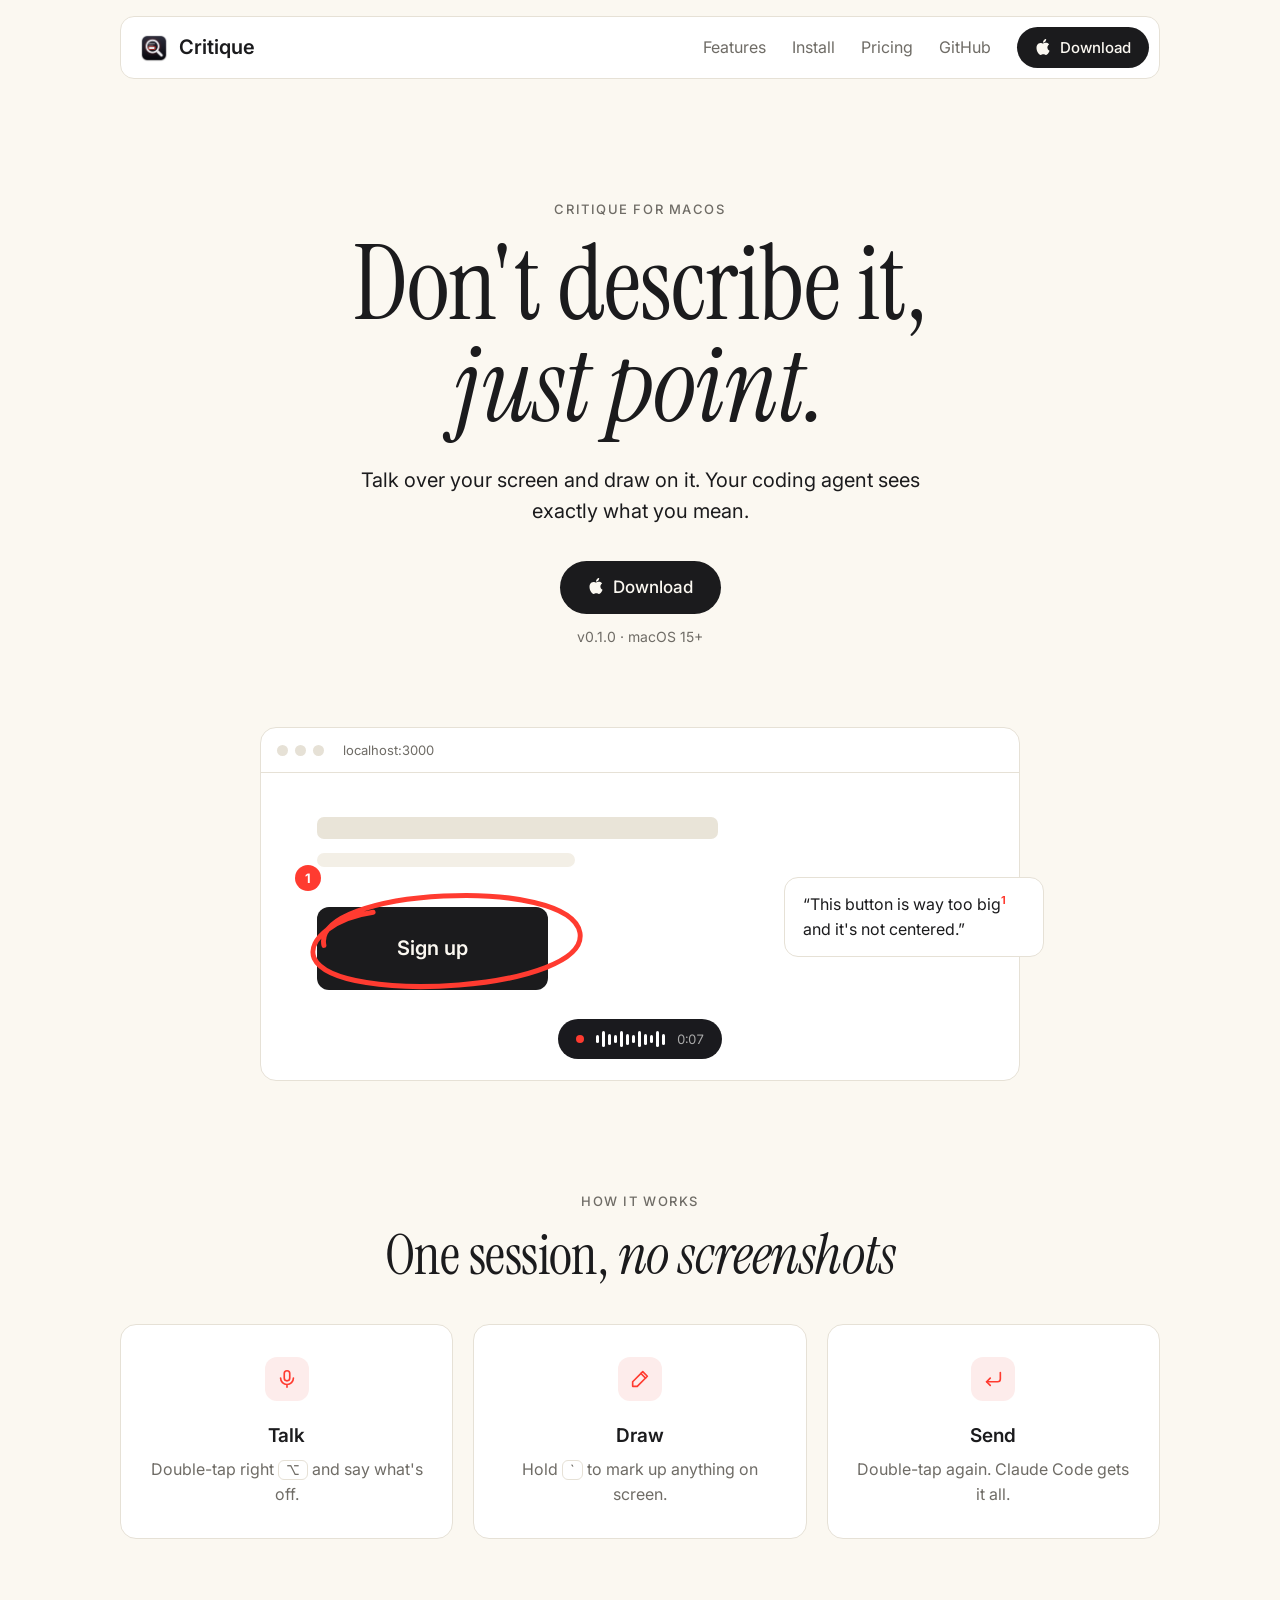
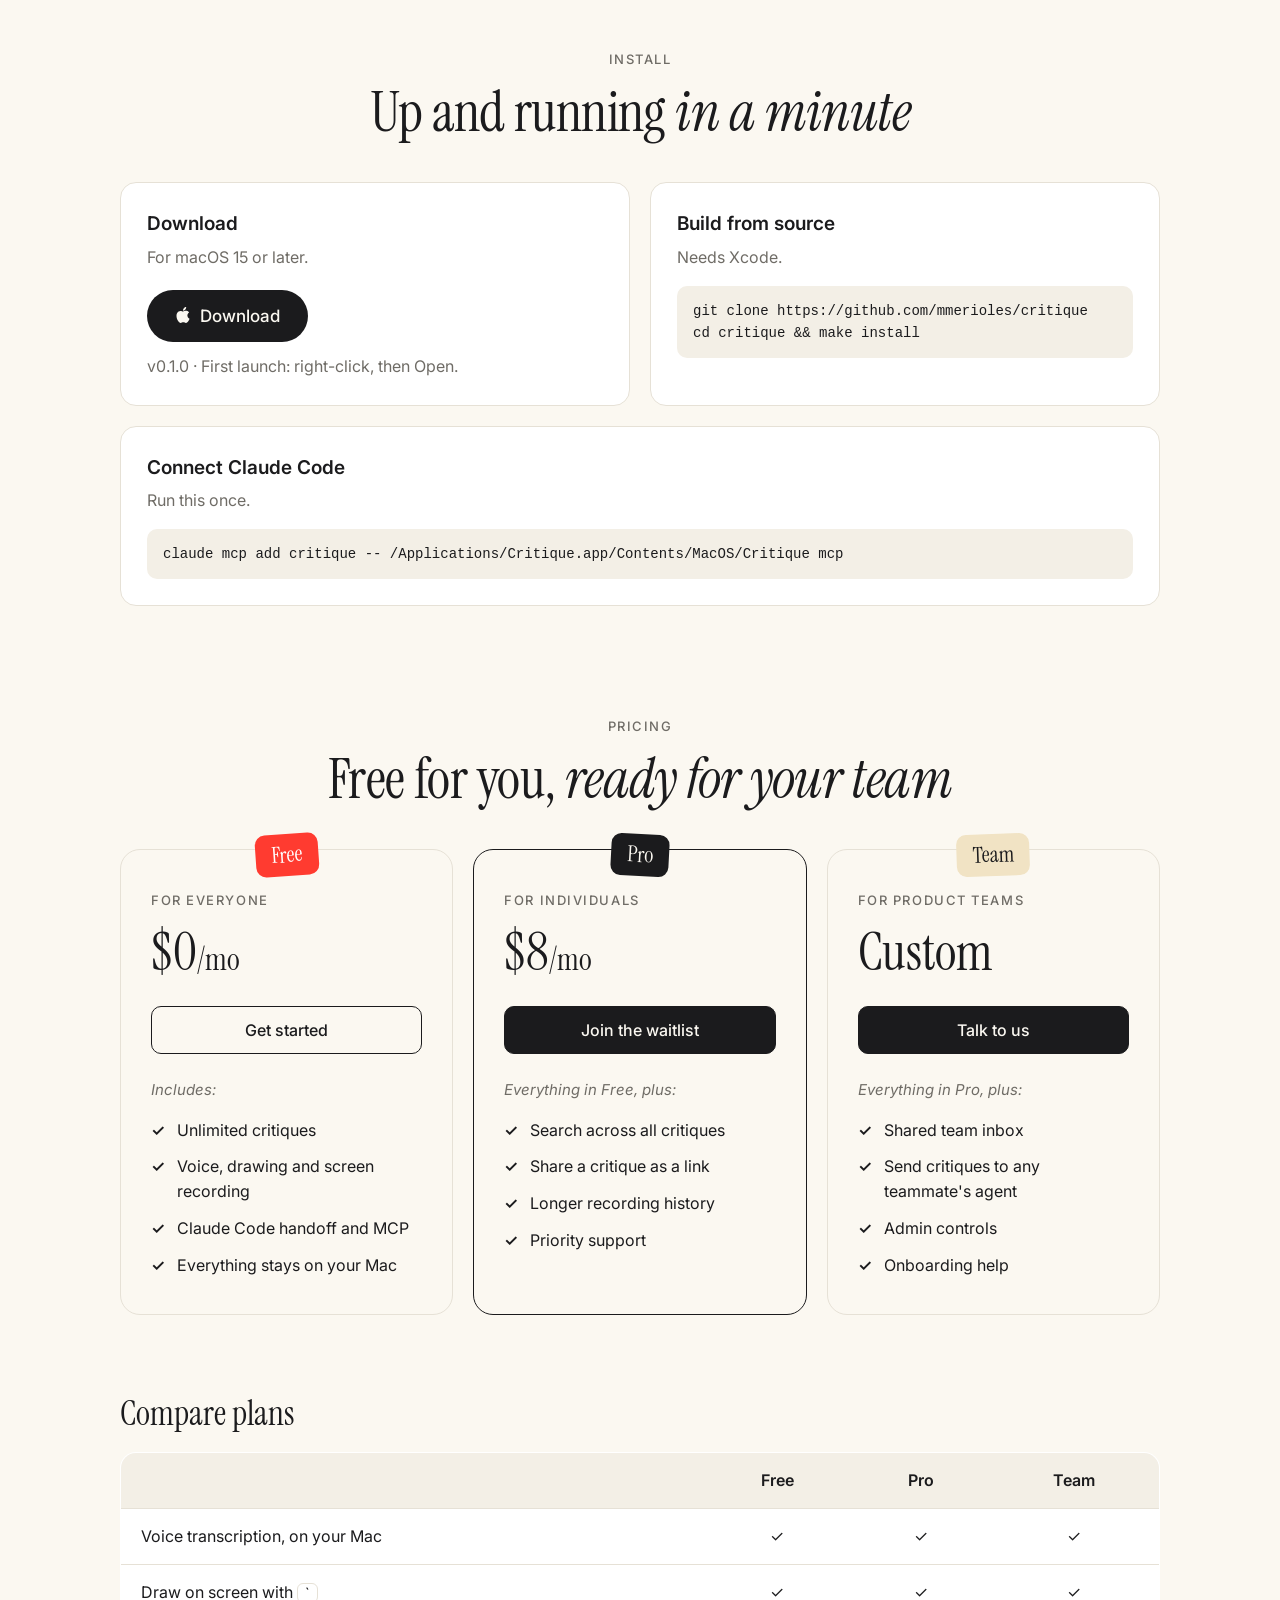
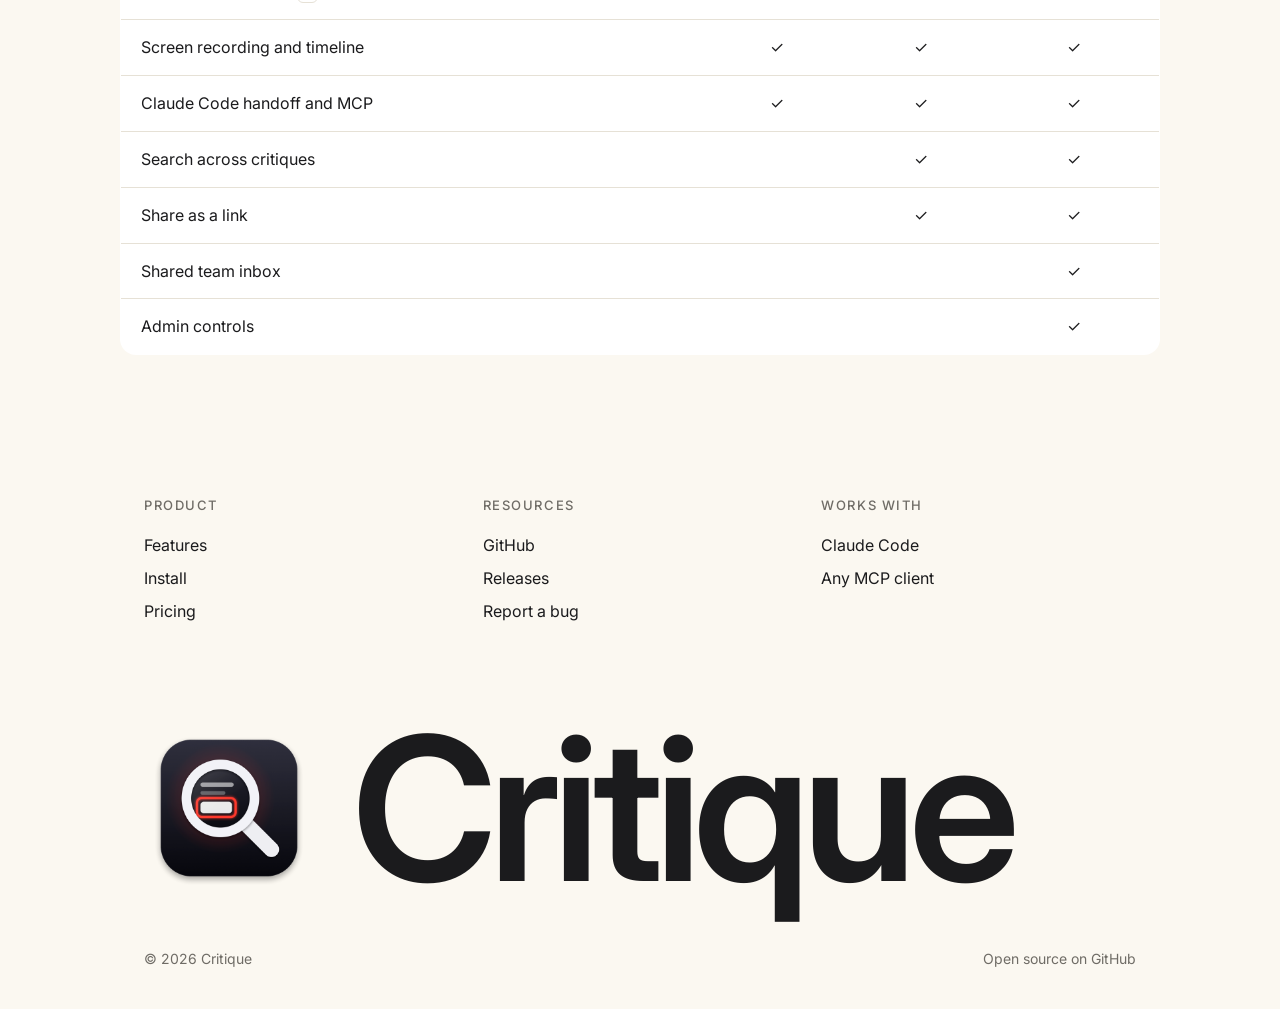
==== site/index.html @ 2d755ad0 "Website: drill-style download button with version, centered sections Also force a fresh stylesheet a" ====
<!doctype html>
<html lang="en">
<head>
  <meta charset="utf-8">
  <meta name="viewport" content="width=device-width, initial-scale=1">
  <title>Critique: show your coding agent what's wrong</title>
  <meta name="description" content="Talk over your screen and draw on it. Critique hands your words, marked-up screenshots and a screen recording to your coding agent.">
  <link rel="icon" href="logo.png">
  <link rel="preconnect" href="https://fonts.googleapis.com">
  <link rel="preconnect" href="https://fonts.gstatic.com" crossorigin>
  <link href="https://fonts.googleapis.com/css2?family=Instrument+Serif:ital@0;1&family=Inter:wght@400;500;600&display=swap" rel="stylesheet">
  <link rel="stylesheet" href="styles.css?v=3">
</head>
<body>

<header class="nav-wrap">
  <nav class="nav">
    <a class="brand" href="#top"><img src="logo.png" alt=""><span>Critique</span></a>
    <div class="nav-links">
      <a href="#features">Features</a>
      <a href="#install">Install</a>
      <a href="#pricing">Pricing</a>
      <a href="https://github.com/mmerioles/critique">GitHub</a>
      <a class="download download-small" href="https://github.com/mmerioles/critique/releases/latest/download/Critique-macOS.zip"><svg class="apple" width="16" height="16" viewBox="0 0 24 24" aria-hidden="true"><path d="M12.152 6.896c-.948 0-2.415-1.078-3.96-1.04-2.04.027-3.91 1.183-4.961 3.014-2.117 3.675-.546 9.103 1.519 12.09 1.013 1.454 2.208 3.09 3.792 3.039 1.52-.065 2.09-.987 3.935-.987 1.831 0 2.35.987 3.96.948 1.637-.026 2.676-1.48 3.676-2.948 1.156-1.688 1.636-3.325 1.662-3.415-.039-.013-3.182-1.221-3.22-4.857-.026-3.04 2.48-4.494 2.597-4.559-1.429-2.09-3.623-2.324-4.39-2.376-2-.156-3.675 1.09-4.61 1.09zM15.53 3.83c.843-1.012 1.4-2.427 1.245-3.83-1.207.052-2.662.805-3.532 1.818-.78.896-1.454 2.338-1.273 3.714 1.338.104 2.715-.688 3.559-1.701"/></svg>Download</a>
    </div>
  </nav>
</header>

<main id="top">

  <!-- Hero -->
  <section class="hero">
    <p class="eyebrow">Critique for macOS</p>
    <h1>Don't describe it,<br><em>just point.</em></h1>
    <p class="lede">Talk over your screen and draw on it. Your coding agent sees exactly what you mean.</p>
    <a class="download" href="https://github.com/mmerioles/critique/releases/latest/download/Critique-macOS.zip"><svg class="apple" width="16" height="16" viewBox="0 0 24 24" aria-hidden="true"><path d="M12.152 6.896c-.948 0-2.415-1.078-3.96-1.04-2.04.027-3.91 1.183-4.961 3.014-2.117 3.675-.546 9.103 1.519 12.09 1.013 1.454 2.208 3.09 3.792 3.039 1.52-.065 2.09-.987 3.935-.987 1.831 0 2.35.987 3.96.948 1.637-.026 2.676-1.48 3.676-2.948 1.156-1.688 1.636-3.325 1.662-3.415-.039-.013-3.182-1.221-3.22-4.857-.026-3.04 2.48-4.494 2.597-4.559-1.429-2.09-3.623-2.324-4.39-2.376-2-.156-3.675 1.09-4.61 1.09zM15.53 3.83c.843-1.012 1.4-2.427 1.245-3.83-1.207.052-2.662.805-3.532 1.818-.78.896-1.454 2.338-1.273 3.714 1.338.104 2.715-.688 3.559-1.701"/></svg>Download</a>
    <p class="version">v0.1.0 · macOS 15+</p>

    <!-- A flat illustration of a critique in progress -->
    <div class="demo" aria-hidden="true">
      <div class="window">
        <div class="window-bar"><i></i><i></i><i></i><span>localhost:3000</span></div>
        <div class="window-body">
          <div class="mock-line wide"></div>
          <div class="mock-line"></div>
          <div class="mock-button">Sign up</div>
          <svg class="stroke" viewBox="0 0 260 110" preserveAspectRatio="none">
            <path d="M30 60 C 20 15, 230 5, 238 50 C 246 95, 40 108, 22 70 C 16 55, 40 38, 70 34"/>
          </svg>
          <span class="badge">1</span>
        </div>
      </div>
      <div class="caption">“This button is way too big<sup>1</sup> and it's not centered.”</div>
      <div class="pill">
        <span class="dot"></span>
        <span class="wave"><i></i><i></i><i></i><i></i><i></i><i></i><i></i><i></i><i></i><i></i><i></i><i></i></span>
        <span class="time">0:07</span>
      </div>
    </div>
  </section>

  <!-- How it works -->
  <section id="features" class="section">
    <p class="eyebrow">How it works</p>
    <h2>One session, <em>no screenshots</em></h2>
    <div class="grid three">
      <article class="card">
        <div class="icon"><svg width="22" height="22" viewBox="0 0 24 24"><rect x="9" y="3" width="6" height="11" rx="3"/><path d="M5 11a7 7 0 0 0 14 0M12 18v3"/></svg></div>
        <h3>Talk</h3>
        <p>Double-tap right <kbd>⌥</kbd> and say what's off.</p>
      </article>
      <article class="card">
        <div class="icon"><svg width="22" height="22" viewBox="0 0 24 24"><path d="M15 4l5 5L9 20H4v-5z"/><path d="M13 6l5 5"/></svg></div>
        <h3>Draw</h3>
        <p>Hold <kbd>`</kbd> to mark up anything on screen.</p>
      </article>
      <article class="card">
        <div class="icon"><svg width="22" height="22" viewBox="0 0 24 24"><path d="M20 5v7a3 3 0 0 1-3 3H5"/><path d="M9 11l-4 4 4 4"/></svg></div>
        <h3>Send</h3>
        <p>Double-tap again. Claude Code gets it all.</p>
      </article>
    </div>
  </section>

  <!-- Install -->
  <section id="install" class="section">
    <p class="eyebrow">Install</p>
    <h2>Up and running <em>in a minute</em></h2>
    <div class="grid two">
      <article class="card">
        <h3>Download</h3>
        <p>For macOS 15 or later.</p>
        <a class="download" href="https://github.com/mmerioles/critique/releases/latest/download/Critique-macOS.zip"><svg class="apple" width="16" height="16" viewBox="0 0 24 24" aria-hidden="true"><path d="M12.152 6.896c-.948 0-2.415-1.078-3.96-1.04-2.04.027-3.91 1.183-4.961 3.014-2.117 3.675-.546 9.103 1.519 12.09 1.013 1.454 2.208 3.09 3.792 3.039 1.52-.065 2.09-.987 3.935-.987 1.831 0 2.35.987 3.96.948 1.637-.026 2.676-1.48 3.676-2.948 1.156-1.688 1.636-3.325 1.662-3.415-.039-.013-3.182-1.221-3.22-4.857-.026-3.04 2.48-4.494 2.597-4.559-1.429-2.09-3.623-2.324-4.39-2.376-2-.156-3.675 1.09-4.61 1.09zM15.53 3.83c.843-1.012 1.4-2.427 1.245-3.83-1.207.052-2.662.805-3.532 1.818-.78.896-1.454 2.338-1.273 3.714 1.338.104 2.715-.688 3.559-1.701"/></svg>Download</a>
        <p class="version">v0.1.0 · First launch: right-click, then Open.</p>
      </article>
      <article class="card">
        <h3>Build from source</h3>
        <p>Needs Xcode.</p>
<pre><code>git clone https://github.com/mmerioles/critique
cd critique && make install</code></pre>
      </article>
    </div>
    <div class="card connect">
      <div>
        <h3>Connect Claude Code</h3>
        <p>Run this once.</p>
      </div>
<pre><code>claude mcp add critique -- /Applications/Critique.app/Contents/MacOS/Critique mcp</code></pre>
    </div>
  </section>

  <!-- Pricing -->
  <section id="pricing" class="section">
    <p class="eyebrow">Pricing</p>
    <h2>Free for you, <em>ready for your team</em></h2>
    <div class="grid three pricing">
      <article class="plan">
        <span class="tag tag-red">Free</span>
        <p class="eyebrow">For everyone</p>
        <p class="price">$0<span>/mo</span></p>
        <a class="button button-outline" href="#install">Get started</a>
        <p class="includes">Includes:</p>
        <ul>
          <li>Unlimited critiques</li>
          <li>Voice, drawing and screen recording</li>
          <li>Claude Code handoff and MCP</li>
          <li>Everything stays on your Mac</li>
        </ul>
      </article>
      <article class="plan plan-featured">
        <span class="tag tag-dark">Pro</span>
        <p class="eyebrow">For individuals</p>
        <p class="price">$8<span>/mo</span></p>
        <a class="button button-dark" href="#install">Join the waitlist</a>
        <p class="includes">Everything in Free, plus:</p>
        <ul>
          <li>Search across all critiques</li>
          <li>Share a critique as a link</li>
          <li>Longer recording history</li>
          <li>Priority support</li>
        </ul>
      </article>
      <article class="plan">
        <span class="tag tag-cream">Team</span>
        <p class="eyebrow">For product teams</p>
        <p class="price">Custom</p>
        <a class="button button-dark" href="https://github.com/mmerioles/critique/issues">Talk to us</a>
        <p class="includes">Everything in Pro, plus:</p>
        <ul>
          <li>Shared team inbox</li>
          <li>Send critiques to any teammate's agent</li>
          <li>Admin controls</li>
          <li>Onboarding help</li>
        </ul>
      </article>
    </div>

    <h3 class="compare-title">Compare plans</h3>
    <div class="table-wrap">
      <table class="compare">
        <thead><tr><th></th><th>Free</th><th>Pro</th><th>Team</th></tr></thead>
        <tbody>
          <tr><td>Voice transcription, on your Mac</td><td>✓</td><td>✓</td><td>✓</td></tr>
          <tr><td>Draw on screen with <kbd>`</kbd></td><td>✓</td><td>✓</td><td>✓</td></tr>
          <tr><td>Screen recording and timeline</td><td>✓</td><td>✓</td><td>✓</td></tr>
          <tr><td>Claude Code handoff and MCP</td><td>✓</td><td>✓</td><td>✓</td></tr>
          <tr><td>Search across critiques</td><td></td><td>✓</td><td>✓</td></tr>
          <tr><td>Share as a link</td><td></td><td>✓</td><td>✓</td></tr>
          <tr><td>Shared team inbox</td><td></td><td></td><td>✓</td></tr>
          <tr><td>Admin controls</td><td></td><td></td><td>✓</td></tr>
        </tbody>
      </table>
    </div>
  </section>

</main>

<footer class="footer">
  <div class="footer-cols">
    <div>
      <p class="eyebrow">Product</p>
      <a href="#features">Features</a>
      <a href="#install">Install</a>
      <a href="#pricing">Pricing</a>
    </div>
    <div>
      <p class="eyebrow">Resources</p>
      <a href="https://github.com/mmerioles/critique">GitHub</a>
      <a href="https://github.com/mmerioles/critique/releases">Releases</a>
      <a href="https://github.com/mmerioles/critique/issues">Report a bug</a>
    </div>
    <div>
      <p class="eyebrow">Works with</p>
      <a href="https://claude.com/claude-code">Claude Code</a>
      <a href="https://modelcontextprotocol.io">Any MCP client</a>
    </div>
  </div>
  <div class="wordmark"><img src="logo.png" alt=""><span>Critique</span></div>
  <div class="footer-bottom">
    <span>© 2026 Critique</span>
    <a href="https://github.com/mmerioles/critique">Open source on GitHub</a>
  </div>
</footer>

</body>
</html>
---- site/styles.css ----
/* Critique — flat, warm, simple. No scroll animations. */
:root {
  --cream: #fbf8f1;
  --paper: #ffffff;
  --ink: #1b1b1d;
  --muted: #6f6c66;
  --line: #e6e1d6;
  --soft: #f3efe6;
  --red: #ff3b30;
  --dark: #1a1a1e;
  --serif: "Instrument Serif", Georgia, serif;
  --sans: "Inter", -apple-system, BlinkMacSystemFont, sans-serif;
}

* { box-sizing: border-box; }
html { scroll-behavior: auto; }
body {
  margin: 0;
  background: var(--cream);
  color: var(--ink);
  font: 400 17px/1.55 var(--sans);
  -webkit-font-smoothing: antialiased;
}
a { color: inherit; text-decoration: none; }
h1, h2 { font-family: var(--serif); font-weight: 400; letter-spacing: -0.01em; margin: 0; }
h1 { font-size: clamp(56px, 9vw, 104px); line-height: 0.98; }
h2 { font-size: clamp(38px, 5vw, 56px); line-height: 1.05; margin-bottom: 40px; }
h3 { font-size: 19px; font-weight: 600; margin: 0 0 6px; }
em { font-style: italic; }
p { margin: 0; }
kbd {
  font: 500 0.85em var(--sans);
  padding: 1px 7px;
  border: 1px solid var(--line);
  border-radius: 6px;
  background: var(--paper);
}
code, pre { font: 14px/1.6 ui-monospace, SFMono-Regular, Menlo, monospace; }
pre {
  margin: 16px 0 0;
  padding: 14px 16px;
  background: var(--soft);
  border-radius: 10px;
  overflow-x: auto;
  white-space: pre;
}

.eyebrow {
  font-size: 13px;
  font-weight: 500;
  letter-spacing: 0.12em;
  text-transform: uppercase;
  color: var(--muted);
  margin-bottom: 14px;
}
.fine { font-size: 14px; color: var(--muted); margin-top: 14px; }

/* Buttons */
.button {
  display: inline-flex;
  align-items: center;
  gap: 8px;
  padding: 11px 20px;
  border-radius: 10px;
  font-weight: 500;
  font-size: 16px;
  border: 1.5px solid var(--ink);
}
.button-dark { background: var(--ink); color: var(--cream); }
.button-dark:hover { background: #000; }
.button-outline { background: transparent; }
.button-outline:hover { background: var(--soft); }
/* Download: one simple pill with the Apple logo, version underneath */
.download {
  display: inline-flex; align-items: center; gap: 9px;
  margin-top: 34px;
  padding: 13px 28px;
  border-radius: 999px;
  background: var(--ink); color: var(--cream);
  font-size: 17px; font-weight: 500;
}
.download:hover { background: #000; }
.download .apple { width: 16px; height: 16px; }
.download-small { margin: 0; padding: 9px 18px; font-size: 15px; }
.card .download { margin-top: 20px; }
.version { margin-top: 12px; font-size: 14px; color: var(--muted); }

/* Nav */
.nav-wrap { position: sticky; top: 16px; z-index: 10; padding: 0 16px; }
.nav {
  max-width: 1040px;
  margin: 16px auto 0;
  display: flex;
  align-items: center;
  justify-content: space-between;
  padding: 10px 10px 10px 18px;
  background: var(--paper);
  border: 1px solid var(--line);
  border-radius: 14px;
}
.brand { display: flex; align-items: center; gap: 10px; font-weight: 600; font-size: 20px; }
.brand img { width: 30px; height: 30px; }
.nav-links { display: flex; align-items: center; gap: 26px; color: var(--muted); font-size: 16px; }
.nav-links a:not(.button):hover { color: var(--ink); }
.nav-links .button { padding: 9px 16px; font-size: 15px; }

/* Layout */
main { padding: 0 24px; }
.section { max-width: 1040px; margin: 0 auto; padding: 110px 0 0; }
.section > .eyebrow, .section > h2 { text-align: center; }
#features .card { text-align: center; padding: 32px 26px; }
#features .icon { margin-left: auto; margin-right: auto; }
.grid { display: grid; gap: 20px; }
.grid.two { grid-template-columns: repeat(2, 1fr); }
.grid.three { grid-template-columns: repeat(3, 1fr); }
.card {
  background: var(--paper);
  border: 1px solid var(--line);
  border-radius: 16px;
  padding: 26px;
}
.card p { color: var(--muted); font-size: 16px; }
.card .button { margin-top: 20px; }
.icon {
  display: flex; align-items: center; justify-content: center;
  width: 44px; height: 44px; margin-bottom: 20px;
  border-radius: 12px; background: #fdeceb;
}
.icon svg {
  width: 22px; height: 22px;
  fill: none; stroke: var(--red); stroke-width: 1.8; stroke-linecap: round; stroke-linejoin: round;
}
.apple { flex: none; fill: currentColor; margin-top: -2px; }

/* Hero */
.hero { max-width: 1040px; margin: 0 auto; padding: 120px 0 0; text-align: center; }
.hero .lede { max-width: 560px; margin: 28px auto 0; font-size: 20px; }

.demo { position: relative; max-width: 760px; margin: 80px auto 0; }
.window {
  background: var(--paper);
  border: 1px solid var(--line);
  border-radius: 16px;
  overflow: hidden;
  text-align: left;
}
.window-bar {
  display: flex; align-items: center; gap: 7px;
  padding: 12px 16px;
  border-bottom: 1px solid var(--line);
  font-size: 13px; color: var(--muted);
}
.window-bar i { width: 11px; height: 11px; border-radius: 50%; background: var(--line); }
.window-bar span { margin-left: 12px; }
.window-body { position: relative; padding: 44px 56px 90px; }
.mock-line { height: 14px; width: 40%; border-radius: 7px; background: var(--soft); margin-bottom: 14px; }
.mock-line.wide { width: 62%; height: 22px; background: #e9e4d8; }
.mock-button {
  display: inline-block;
  margin-top: 26px;
  padding: 26px 80px;
  border-radius: 12px;
  background: var(--ink);
  color: var(--cream);
  font-weight: 600;
  font-size: 20px;
}
.stroke {
  position: absolute;
  left: 26px; top: 96px;
  width: 320px; height: 140px;
  overflow: visible;
}
.stroke path { fill: none; stroke: var(--red); stroke-width: 4; stroke-linecap: round; stroke-linejoin: round; }
.badge {
  position: absolute; left: 34px; top: 92px;
  width: 26px; height: 26px; border-radius: 50%;
  background: var(--red); color: #fff;
  font: 700 13px/26px var(--sans); text-align: center;
}
.caption {
  position: absolute; right: -24px; top: 150px;
  max-width: 260px;
  padding: 14px 18px;
  background: var(--paper);
  border: 1px solid var(--line);
  border-radius: 14px;
  font-size: 16px; text-align: left;
}
.caption sup { color: var(--red); font-weight: 700; font-size: 11px; }
.pill {
  position: absolute; left: 50%; bottom: 22px; transform: translateX(-50%);
  display: flex; align-items: center; gap: 12px;
  padding: 10px 18px;
  background: var(--dark); color: #fff;
  border-radius: 999px;
}
.pill .dot { width: 8px; height: 8px; border-radius: 50%; background: var(--red); }
.pill .wave { display: flex; align-items: center; gap: 3px; height: 20px; }
.pill .wave i { width: 3px; border-radius: 2px; background: #fff; }
.pill .wave i:nth-child(3n+1) { height: 8px; }
.pill .wave i:nth-child(3n+2) { height: 16px; }
.pill .wave i:nth-child(3n) { height: 11px; }
.pill .time { font-size: 13px; color: #aaa; font-variant-numeric: tabular-nums; }

/* Install */
.connect { margin-top: 20px; }
.connect pre { white-space: pre-wrap; word-break: break-all; }

/* Pricing */
.pricing { align-items: stretch; }
.plan {
  position: relative;
  background: transparent;
  border: 1.5px solid var(--line);
  border-radius: 20px;
  padding: 40px 30px 30px;
}
.plan-featured { border-color: var(--ink); }
.tag {
  position: absolute; top: -16px; left: 50%;
  transform: translateX(-50%) rotate(-4deg);
  padding: 4px 16px; border-radius: 10px;
  font-family: var(--serif); font-size: 22px;
}
.tag-red { background: var(--red); color: #fff; }
.tag-dark { background: var(--ink); color: var(--cream); transform: translateX(-50%) rotate(3deg); }
.tag-cream { background: #f1e3c4; color: var(--ink); transform: translateX(-50%) rotate(-2deg); }
.price { font: 400 52px/1.1 var(--serif); margin: 4px 0 24px; }
.price span { font-size: 0.6em; }
.plan .button { width: 100%; justify-content: center; }
.includes { font-style: italic; color: var(--muted); font-size: 15px; margin: 24px 0 10px; }
.plan ul { list-style: none; padding: 0; margin: 0; }
.plan li { padding: 6px 0 6px 26px; position: relative; font-size: 16px; }
.plan li::before { content: "✓"; position: absolute; left: 0; font-weight: 600; }

.compare-title { font: 400 34px/1.1 var(--serif); margin: 80px 0 20px; }
.table-wrap { overflow-x: auto; }
.compare { width: 100%; border-collapse: collapse; background: var(--paper); border: 1px solid var(--line); border-radius: 16px; overflow: hidden; }
.compare th, .compare td { padding: 15px 20px; text-align: center; border-bottom: 1px solid var(--line); font-size: 16px; }
.compare th { font-weight: 600; background: var(--soft); }
.compare td:first-child, .compare th:first-child { text-align: left; }
.compare tr:last-child td { border-bottom: 0; }

/* Footer */
.footer { max-width: 1040px; margin: 140px auto 0; padding: 0 24px 40px; }
.footer-cols { display: grid; grid-template-columns: repeat(3, 1fr); gap: 24px; }
.footer-cols a { display: block; padding: 4px 0; font-size: 16px; }
.footer-cols a:hover { color: var(--muted); }
.wordmark { display: flex; align-items: center; gap: 3vw; margin: 80px 0 40px; }
.wordmark img { width: clamp(90px, 14vw, 170px); }
.wordmark span { font: 600 clamp(80px, 16vw, 200px)/1 var(--sans); letter-spacing: -0.04em; }
.footer-bottom { display: flex; justify-content: space-between; color: var(--muted); font-size: 14px; }

/* Small screens */
@media (max-width: 860px) {
  .grid.three, .grid.two, .footer-cols { grid-template-columns: 1fr; }
  .nav-links a:not(.button) { display: none; }
  .caption { position: static; margin: 16px auto 0; }
  .window-body { padding: 30px 24px 90px; }
  .mock-button { padding: 20px 40px; }
  .pricing { gap: 40px; }
}
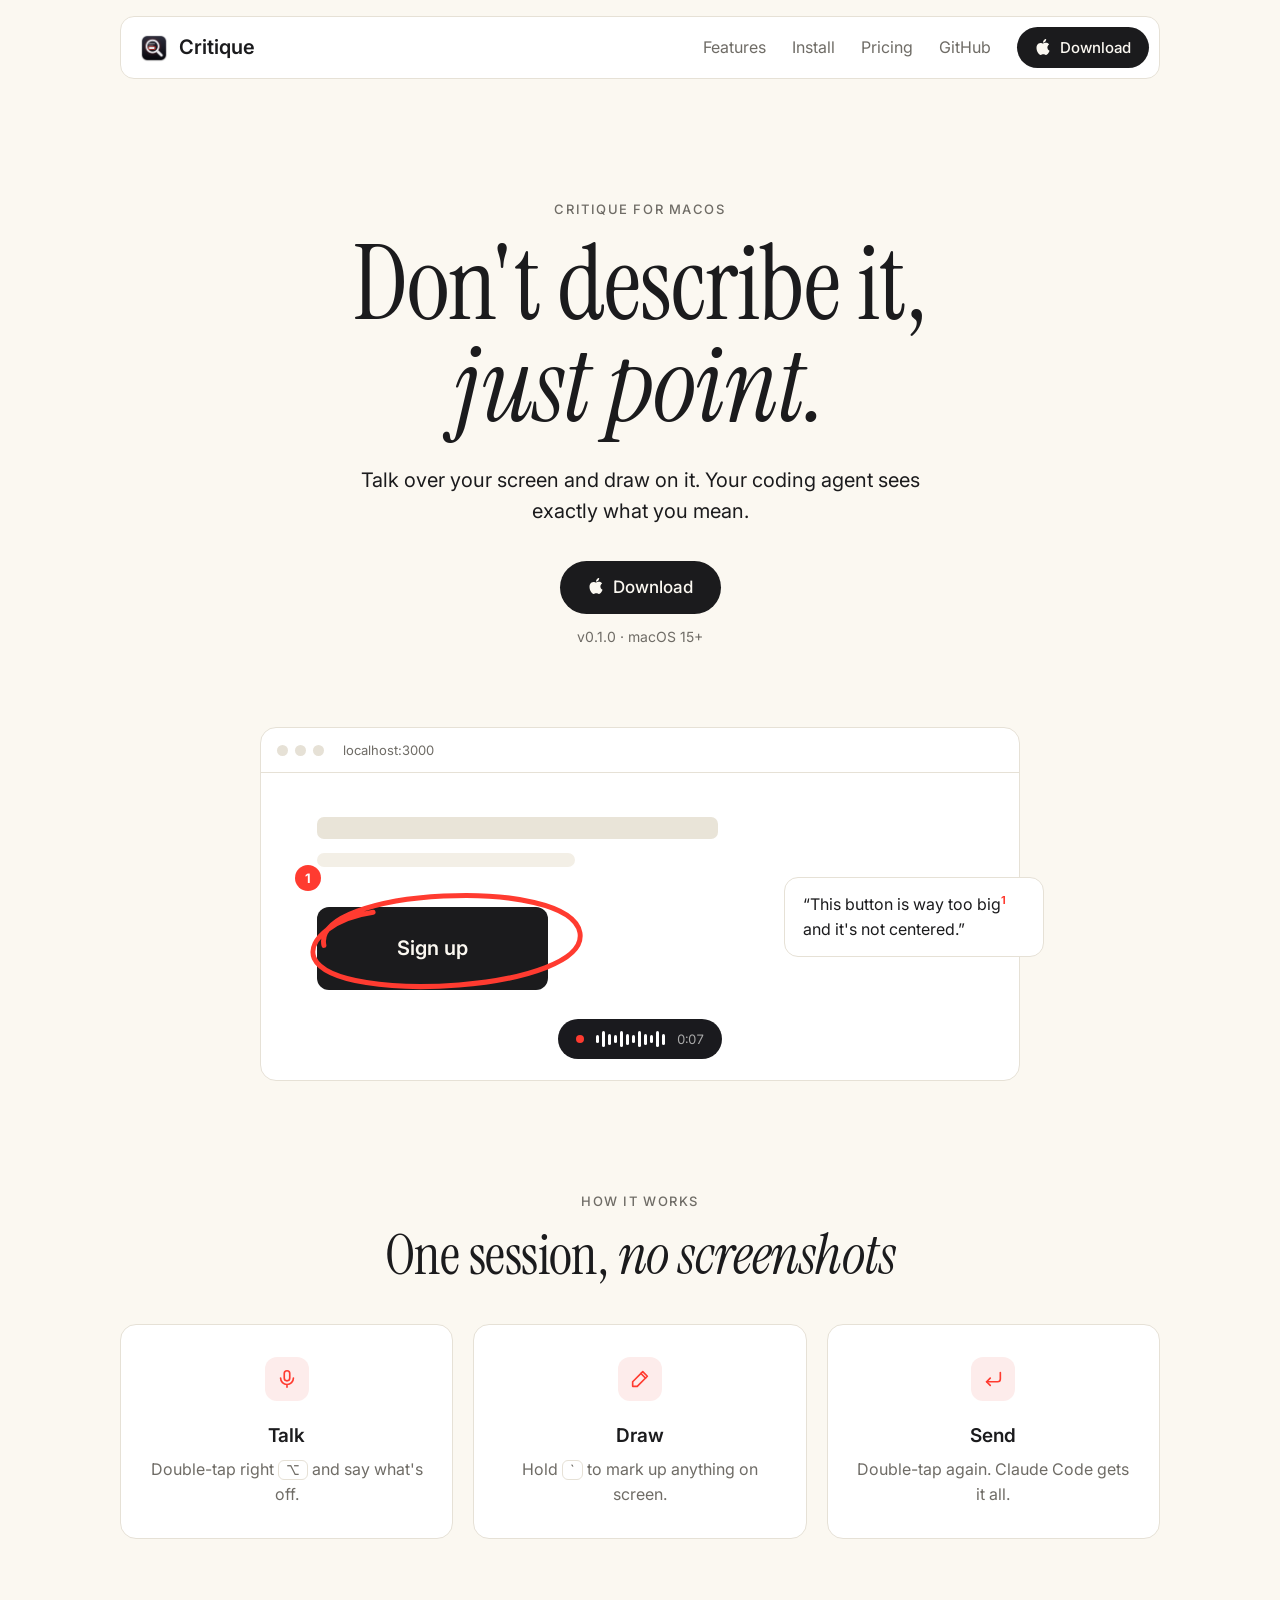
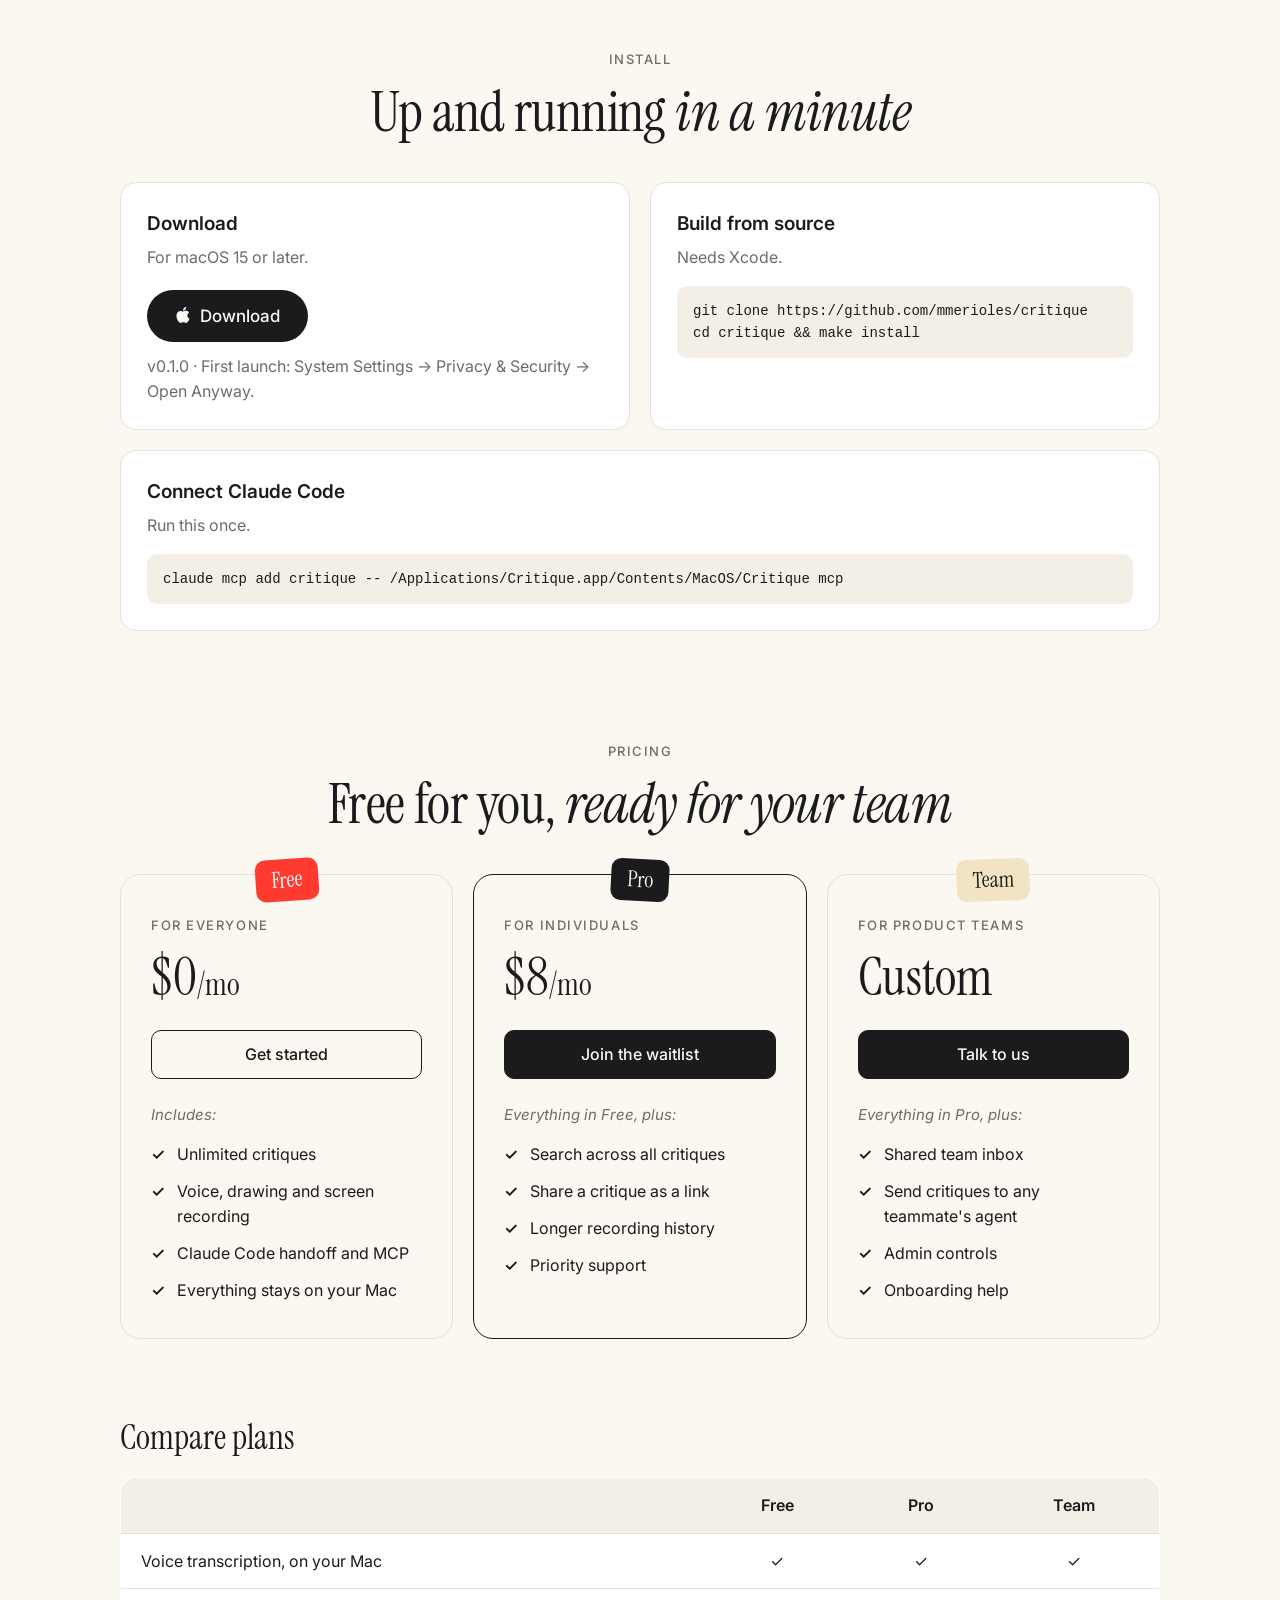
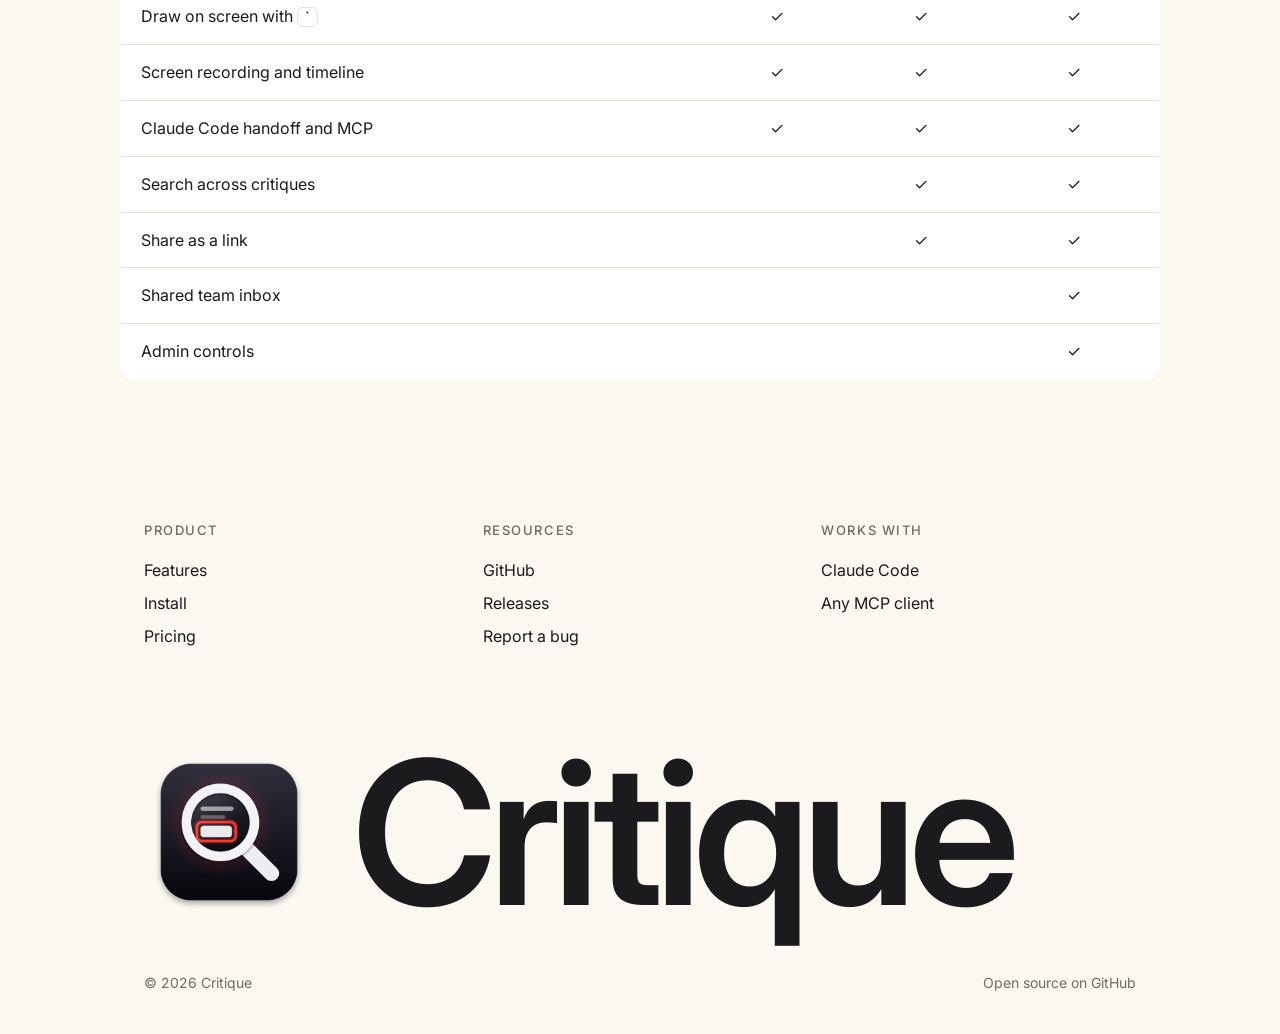
==== commit d62610cf: "Website: correct first-launch instructions for macOS 15 Co-Authored-By: Claude Opus 5.5 <noreply@ant" ====
--- a/site/index.html
+++ b/site/index.html
@@ -91,7 +91,7 @@
         <h3>Download</h3>
         <p>For macOS 15 or later.</p>
         <a class="download" href="https://github.com/mmerioles/critique/releases/latest/download/Critique-macOS.zip"><svg class="apple" width="16" height="16" viewBox="0 0 24 24" aria-hidden="true"><path d="M12.152 6.896c-.948 0-2.415-1.078-3.96-1.04-2.04.027-3.91 1.183-4.961 3.014-2.117 3.675-.546 9.103 1.519 12.09 1.013 1.454 2.208 3.09 3.792 3.039 1.52-.065 2.09-.987 3.935-.987 1.831 0 2.35.987 3.96.948 1.637-.026 2.676-1.48 3.676-2.948 1.156-1.688 1.636-3.325 1.662-3.415-.039-.013-3.182-1.221-3.22-4.857-.026-3.04 2.48-4.494 2.597-4.559-1.429-2.09-3.623-2.324-4.39-2.376-2-.156-3.675 1.09-4.61 1.09zM15.53 3.83c.843-1.012 1.4-2.427 1.245-3.83-1.207.052-2.662.805-3.532 1.818-.78.896-1.454 2.338-1.273 3.714 1.338.104 2.715-.688 3.559-1.701"/></svg>Download</a>
-        <p class="version">v0.1.0 · First launch: right-click, then Open.</p>
+        <p class="version">v0.1.0 · First launch: System Settings → Privacy &amp; Security → Open Anyway.</p>
       </article>
       <article class="card">
         <h3>Build from source</h3>
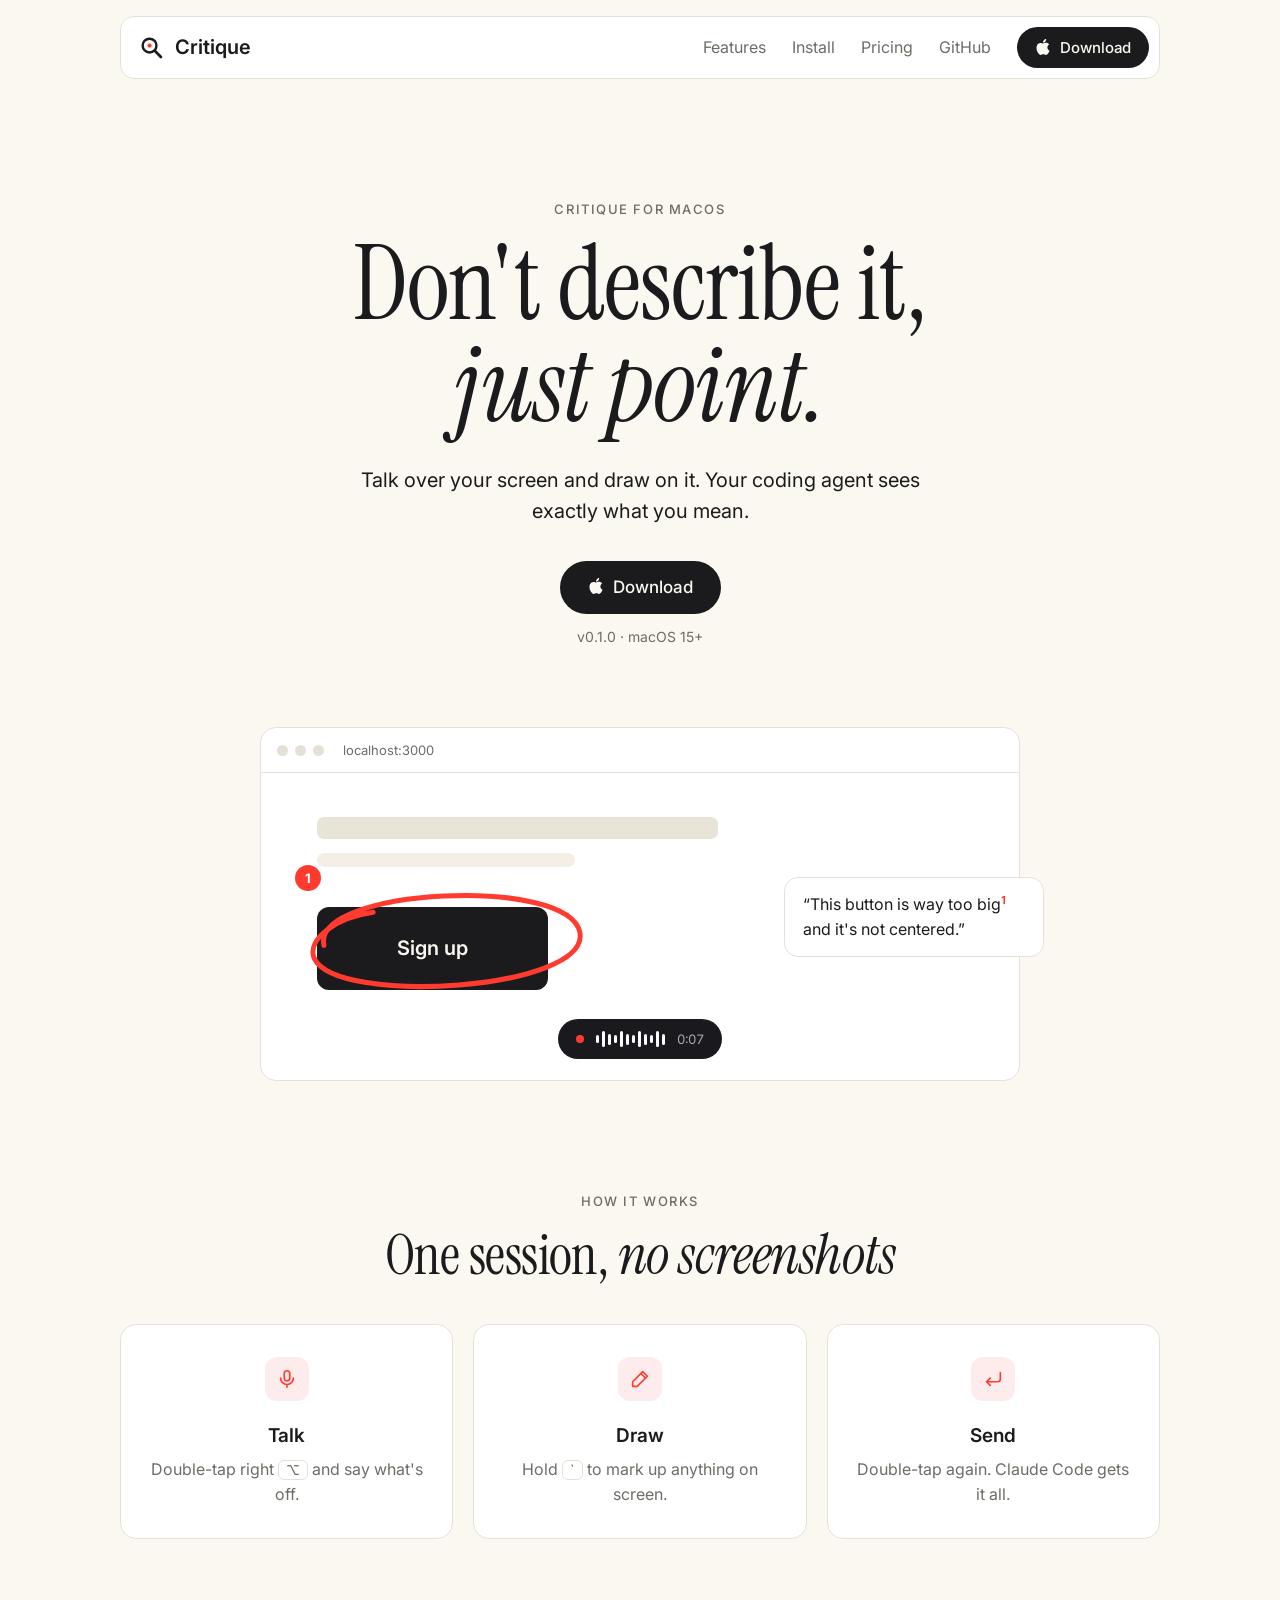
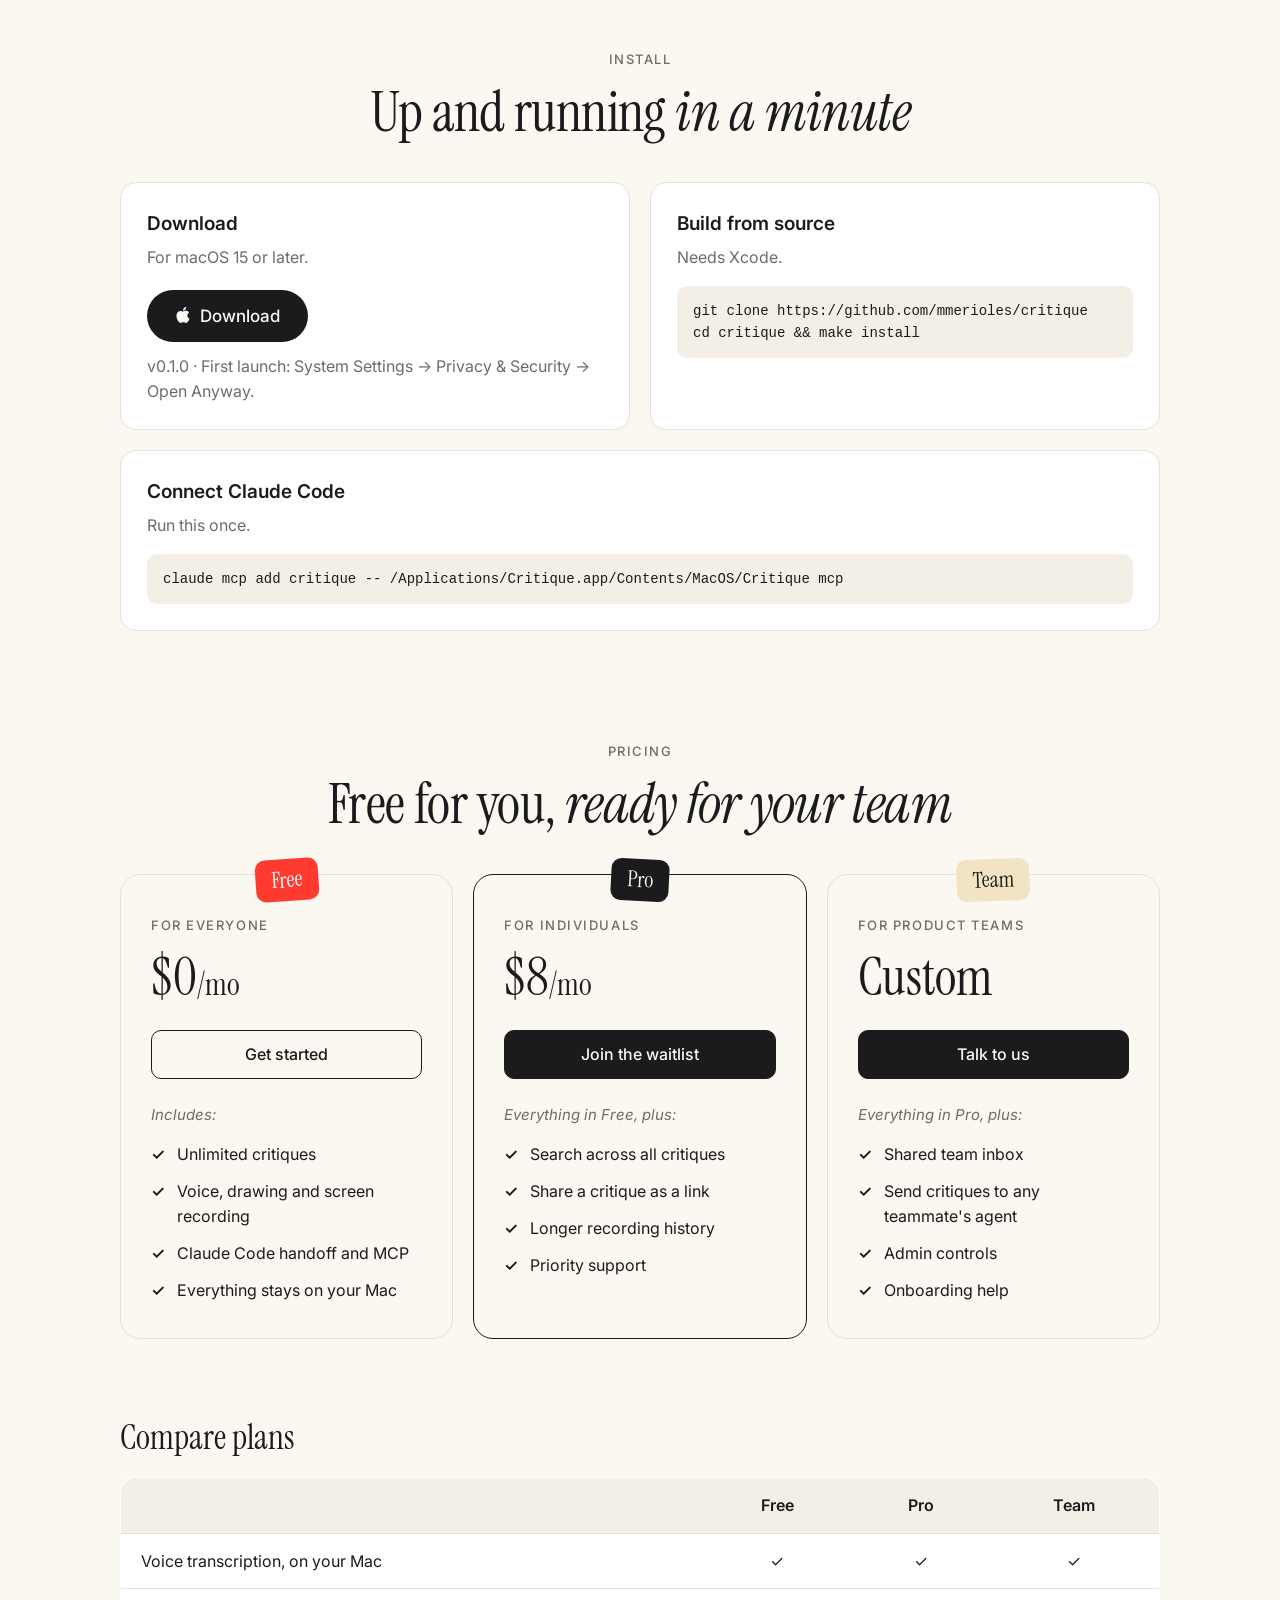
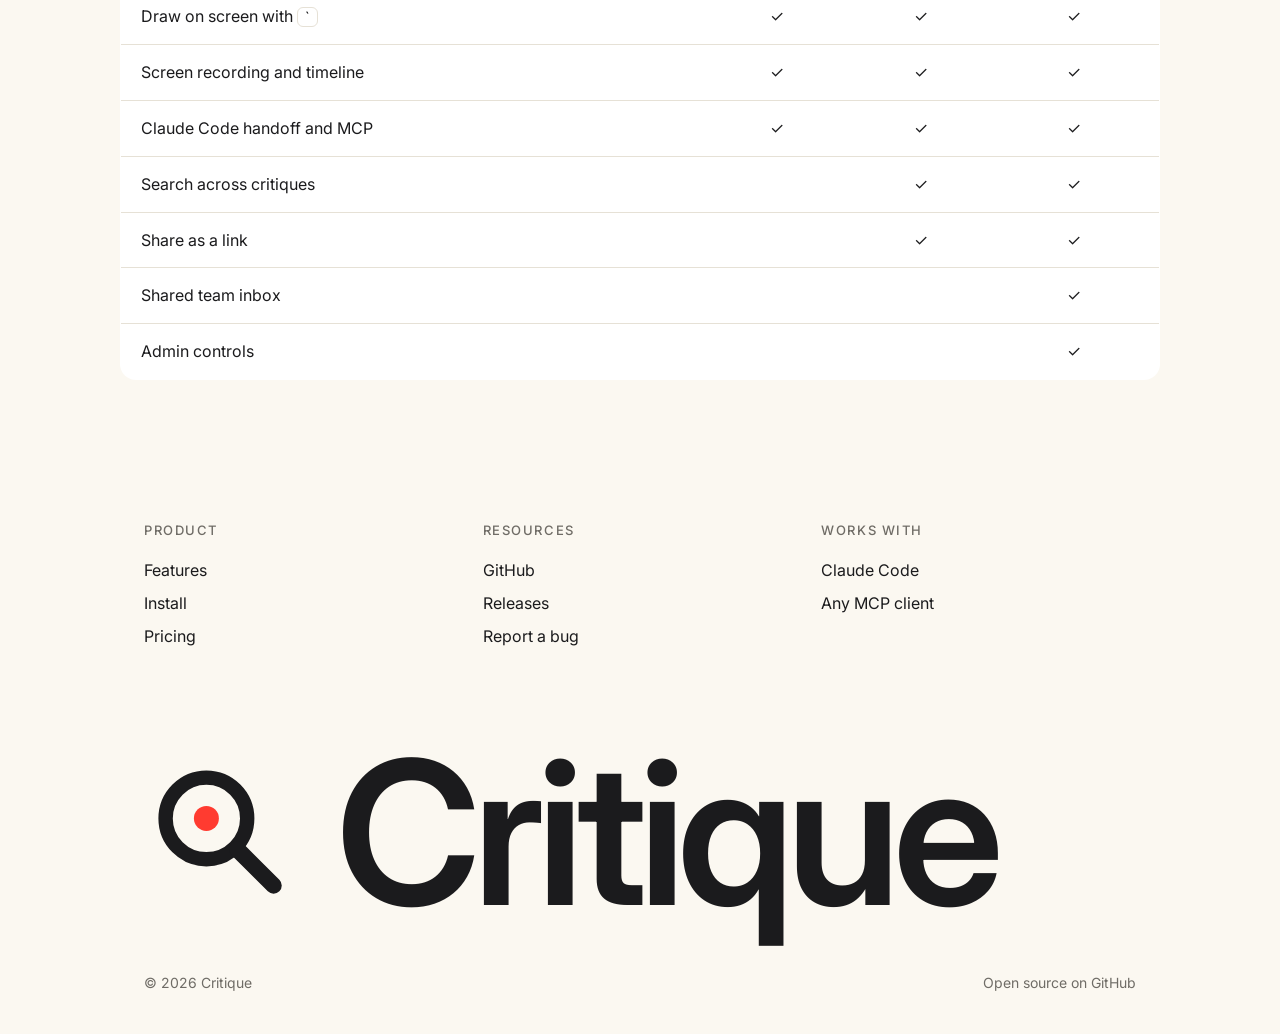
==== commit f4029d30: "Minimal line logo everywhere; permission toggles - Replace the PNG logo with a flat line magnifying " ====
--- a/site/index.html
+++ b/site/index.html
@@ -5,17 +5,17 @@
   <meta name="viewport" content="width=device-width, initial-scale=1">
   <title>Critique: show your coding agent what's wrong</title>
   <meta name="description" content="Talk over your screen and draw on it. Critique hands your words, marked-up screenshots and a screen recording to your coding agent.">
-  <link rel="icon" href="logo.png">
+  <link rel="icon" href="logo.svg" type="image/svg+xml">
   <link rel="preconnect" href="https://fonts.googleapis.com">
   <link rel="preconnect" href="https://fonts.gstatic.com" crossorigin>
   <link href="https://fonts.googleapis.com/css2?family=Instrument+Serif:ital@0;1&family=Inter:wght@400;500;600&display=swap" rel="stylesheet">
-  <link rel="stylesheet" href="styles.css?v=3">
+  <link rel="stylesheet" href="styles.css?v=4">
 </head>
 <body>
 
 <header class="nav-wrap">
   <nav class="nav">
-    <a class="brand" href="#top"><img src="logo.png" alt=""><span>Critique</span></a>
+    <a class="brand" href="#top"><svg class="mark" width="26" height="26" viewBox="0 0 32 32" fill="none" aria-hidden="true"><circle cx="13" cy="13" r="8.5" stroke="currentColor" stroke-width="3"/><path d="M19.4 19.4 L27 27" stroke="currentColor" stroke-width="3.4" stroke-linecap="round"/><circle cx="13" cy="13" r="2.6" fill="#FF3B30"/></svg><span>Critique</span></a>
     <div class="nav-links">
       <a href="#features">Features</a>
       <a href="#install">Install</a>
@@ -195,7 +195,7 @@
       <a href="https://modelcontextprotocol.io">Any MCP client</a>
     </div>
   </div>
-  <div class="wordmark"><img src="logo.png" alt=""><span>Critique</span></div>
+  <div class="wordmark"><svg class="mark" width="160" height="160" viewBox="0 0 32 32" fill="none" aria-hidden="true"><circle cx="13" cy="13" r="8.5" stroke="currentColor" stroke-width="3"/><path d="M19.4 19.4 L27 27" stroke="currentColor" stroke-width="3.4" stroke-linecap="round"/><circle cx="13" cy="13" r="2.6" fill="#FF3B30"/></svg><span>Critique</span></div>
   <div class="footer-bottom">
     <span>© 2026 Critique</span>
     <a href="https://github.com/mmerioles/critique">Open source on GitHub</a>
--- a/site/styles.css
+++ b/site/styles.css
@@ -99,7 +99,7 @@
   border-radius: 14px;
 }
 .brand { display: flex; align-items: center; gap: 10px; font-weight: 600; font-size: 20px; }
-.brand img { width: 30px; height: 30px; }
+.brand .mark { width: 26px; height: 26px; color: var(--ink); }
 .nav-links { display: flex; align-items: center; gap: 26px; color: var(--muted); font-size: 16px; }
 .nav-links a:not(.button):hover { color: var(--ink); }
 .nav-links .button { padding: 9px 16px; font-size: 15px; }
@@ -248,7 +248,7 @@
 .footer-cols a { display: block; padding: 4px 0; font-size: 16px; }
 .footer-cols a:hover { color: var(--muted); }
 .wordmark { display: flex; align-items: center; gap: 3vw; margin: 80px 0 40px; }
-.wordmark img { width: clamp(90px, 14vw, 170px); }
+.wordmark .mark { width: clamp(80px, 12vw, 160px); height: auto; color: var(--ink); }
 .wordmark span { font: 600 clamp(80px, 16vw, 200px)/1 var(--sans); letter-spacing: -0.04em; }
 .footer-bottom { display: flex; justify-content: space-between; color: var(--muted); font-size: 14px; }
 
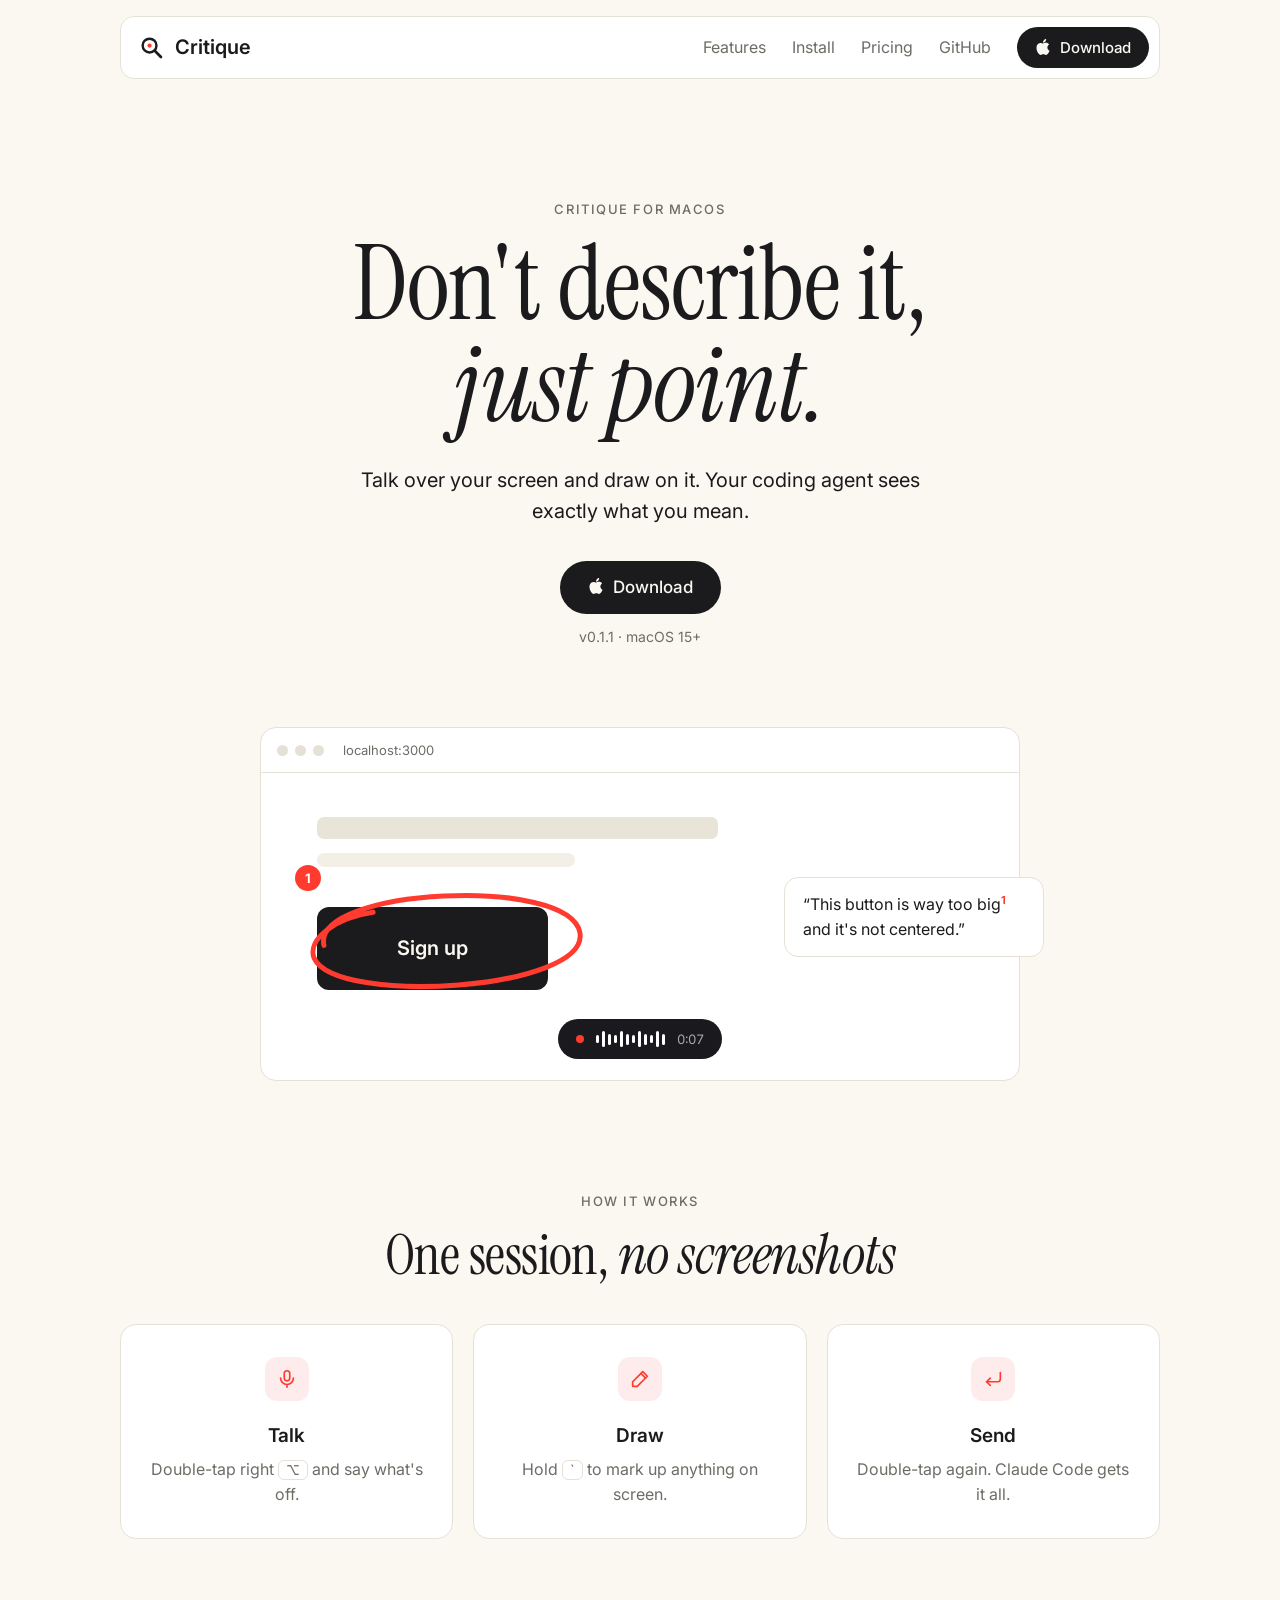
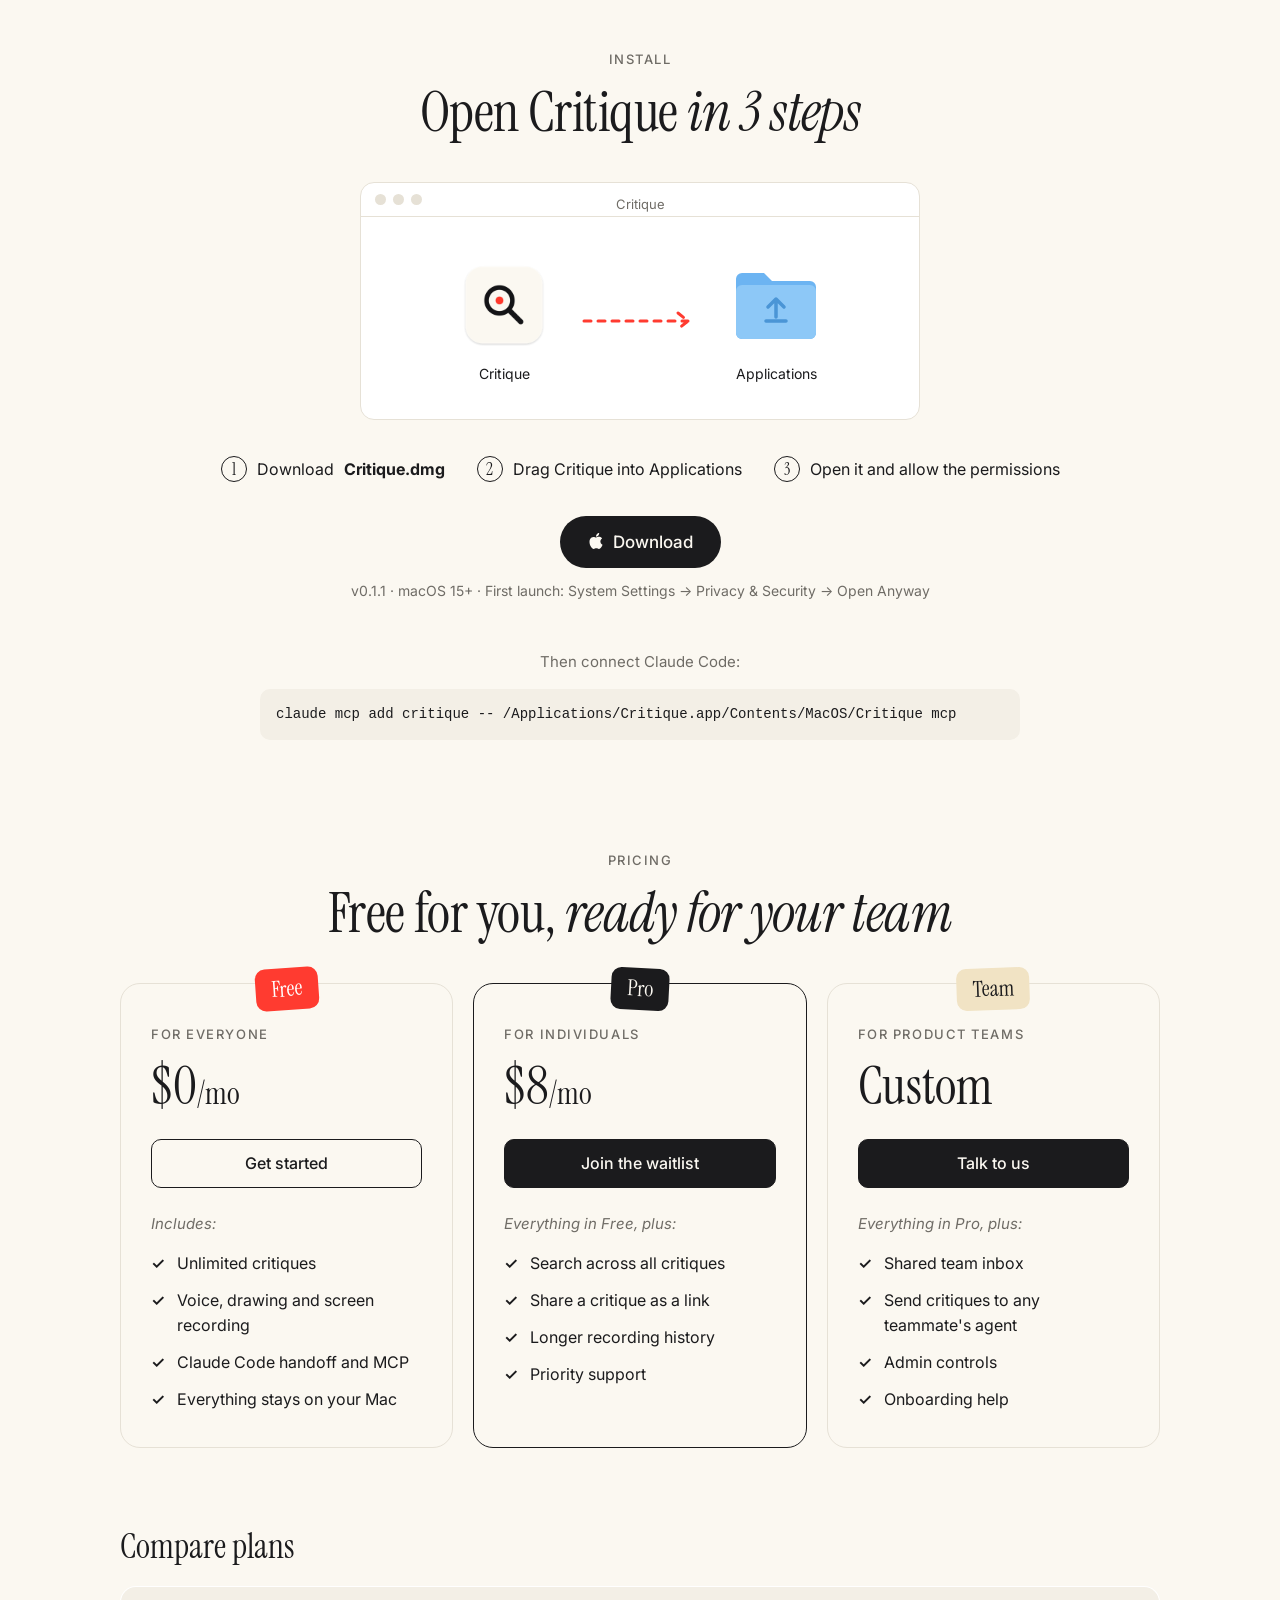
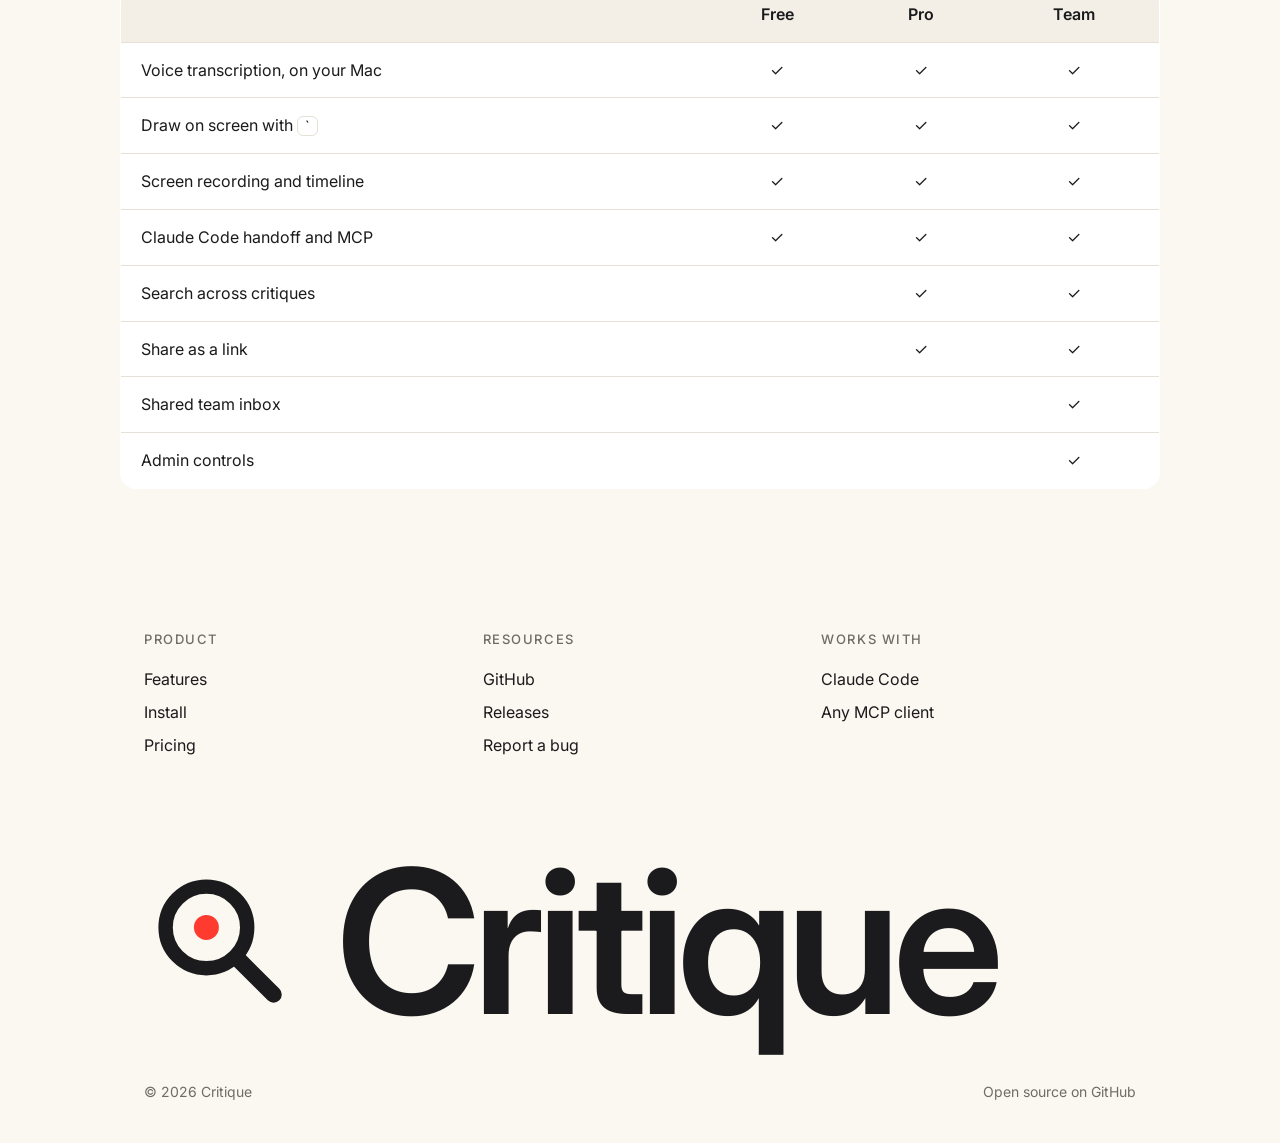
==== commit 6c2bae8b: "Install via DMG: drag to Applications - Website: one centered "Open Critique in 3 steps" section wit" ====
--- a/site/index.html
+++ b/site/index.html
@@ -9,7 +9,7 @@
   <link rel="preconnect" href="https://fonts.googleapis.com">
   <link rel="preconnect" href="https://fonts.gstatic.com" crossorigin>
   <link href="https://fonts.googleapis.com/css2?family=Instrument+Serif:ital@0;1&family=Inter:wght@400;500;600&display=swap" rel="stylesheet">
-  <link rel="stylesheet" href="styles.css?v=4">
+  <link rel="stylesheet" href="styles.css?v=5">
 </head>
 <body>
 
@@ -21,7 +21,7 @@
       <a href="#install">Install</a>
       <a href="#pricing">Pricing</a>
       <a href="https://github.com/mmerioles/critique">GitHub</a>
-      <a class="download download-small" href="https://github.com/mmerioles/critique/releases/latest/download/Critique-macOS.zip"><svg class="apple" width="16" height="16" viewBox="0 0 24 24" aria-hidden="true"><path d="M12.152 6.896c-.948 0-2.415-1.078-3.96-1.04-2.04.027-3.91 1.183-4.961 3.014-2.117 3.675-.546 9.103 1.519 12.09 1.013 1.454 2.208 3.09 3.792 3.039 1.52-.065 2.09-.987 3.935-.987 1.831 0 2.35.987 3.96.948 1.637-.026 2.676-1.48 3.676-2.948 1.156-1.688 1.636-3.325 1.662-3.415-.039-.013-3.182-1.221-3.22-4.857-.026-3.04 2.48-4.494 2.597-4.559-1.429-2.09-3.623-2.324-4.39-2.376-2-.156-3.675 1.09-4.61 1.09zM15.53 3.83c.843-1.012 1.4-2.427 1.245-3.83-1.207.052-2.662.805-3.532 1.818-.78.896-1.454 2.338-1.273 3.714 1.338.104 2.715-.688 3.559-1.701"/></svg>Download</a>
+      <a class="download download-small" href="https://github.com/mmerioles/critique/releases/latest/download/Critique.dmg"><svg class="apple" width="16" height="16" viewBox="0 0 24 24" aria-hidden="true"><path d="M12.152 6.896c-.948 0-2.415-1.078-3.96-1.04-2.04.027-3.91 1.183-4.961 3.014-2.117 3.675-.546 9.103 1.519 12.09 1.013 1.454 2.208 3.09 3.792 3.039 1.52-.065 2.09-.987 3.935-.987 1.831 0 2.35.987 3.96.948 1.637-.026 2.676-1.48 3.676-2.948 1.156-1.688 1.636-3.325 1.662-3.415-.039-.013-3.182-1.221-3.22-4.857-.026-3.04 2.48-4.494 2.597-4.559-1.429-2.09-3.623-2.324-4.39-2.376-2-.156-3.675 1.09-4.61 1.09zM15.53 3.83c.843-1.012 1.4-2.427 1.245-3.83-1.207.052-2.662.805-3.532 1.818-.78.896-1.454 2.338-1.273 3.714 1.338.104 2.715-.688 3.559-1.701"/></svg>Download</a>
     </div>
   </nav>
 </header>
@@ -33,8 +33,8 @@
     <p class="eyebrow">Critique for macOS</p>
     <h1>Don't describe it,<br><em>just point.</em></h1>
     <p class="lede">Talk over your screen and draw on it. Your coding agent sees exactly what you mean.</p>
-    <a class="download" href="https://github.com/mmerioles/critique/releases/latest/download/Critique-macOS.zip"><svg class="apple" width="16" height="16" viewBox="0 0 24 24" aria-hidden="true"><path d="M12.152 6.896c-.948 0-2.415-1.078-3.96-1.04-2.04.027-3.91 1.183-4.961 3.014-2.117 3.675-.546 9.103 1.519 12.09 1.013 1.454 2.208 3.09 3.792 3.039 1.52-.065 2.09-.987 3.935-.987 1.831 0 2.35.987 3.96.948 1.637-.026 2.676-1.48 3.676-2.948 1.156-1.688 1.636-3.325 1.662-3.415-.039-.013-3.182-1.221-3.22-4.857-.026-3.04 2.48-4.494 2.597-4.559-1.429-2.09-3.623-2.324-4.39-2.376-2-.156-3.675 1.09-4.61 1.09zM15.53 3.83c.843-1.012 1.4-2.427 1.245-3.83-1.207.052-2.662.805-3.532 1.818-.78.896-1.454 2.338-1.273 3.714 1.338.104 2.715-.688 3.559-1.701"/></svg>Download</a>
-    <p class="version">v0.1.0 · macOS 15+</p>
+    <a class="download" href="https://github.com/mmerioles/critique/releases/latest/download/Critique.dmg"><svg class="apple" width="16" height="16" viewBox="0 0 24 24" aria-hidden="true"><path d="M12.152 6.896c-.948 0-2.415-1.078-3.96-1.04-2.04.027-3.91 1.183-4.961 3.014-2.117 3.675-.546 9.103 1.519 12.09 1.013 1.454 2.208 3.09 3.792 3.039 1.52-.065 2.09-.987 3.935-.987 1.831 0 2.35.987 3.96.948 1.637-.026 2.676-1.48 3.676-2.948 1.156-1.688 1.636-3.325 1.662-3.415-.039-.013-3.182-1.221-3.22-4.857-.026-3.04 2.48-4.494 2.597-4.559-1.429-2.09-3.623-2.324-4.39-2.376-2-.156-3.675 1.09-4.61 1.09zM15.53 3.83c.843-1.012 1.4-2.427 1.245-3.83-1.207.052-2.662.805-3.532 1.818-.78.896-1.454 2.338-1.273 3.714 1.338.104 2.715-.688 3.559-1.701"/></svg>Download</a>
+    <p class="version">v0.1.1 · macOS 15+</p>
 
     <!-- A flat illustration of a critique in progress -->
     <div class="demo" aria-hidden="true">
@@ -83,29 +83,39 @@
   </section>
 
   <!-- Install -->
-  <section id="install" class="section">
+  <section id="install" class="section install">
     <p class="eyebrow">Install</p>
-    <h2>Up and running <em>in a minute</em></h2>
-    <div class="grid two">
-      <article class="card">
-        <h3>Download</h3>
-        <p>For macOS 15 or later.</p>
-        <a class="download" href="https://github.com/mmerioles/critique/releases/latest/download/Critique-macOS.zip"><svg class="apple" width="16" height="16" viewBox="0 0 24 24" aria-hidden="true"><path d="M12.152 6.896c-.948 0-2.415-1.078-3.96-1.04-2.04.027-3.91 1.183-4.961 3.014-2.117 3.675-.546 9.103 1.519 12.09 1.013 1.454 2.208 3.09 3.792 3.039 1.52-.065 2.09-.987 3.935-.987 1.831 0 2.35.987 3.96.948 1.637-.026 2.676-1.48 3.676-2.948 1.156-1.688 1.636-3.325 1.662-3.415-.039-.013-3.182-1.221-3.22-4.857-.026-3.04 2.48-4.494 2.597-4.559-1.429-2.09-3.623-2.324-4.39-2.376-2-.156-3.675 1.09-4.61 1.09zM15.53 3.83c.843-1.012 1.4-2.427 1.245-3.83-1.207.052-2.662.805-3.532 1.818-.78.896-1.454 2.338-1.273 3.714 1.338.104 2.715-.688 3.559-1.701"/></svg>Download</a>
-        <p class="version">v0.1.0 · First launch: System Settings → Privacy &amp; Security → Open Anyway.</p>
-      </article>
-      <article class="card">
-        <h3>Build from source</h3>
-        <p>Needs Xcode.</p>
-<pre><code>git clone https://github.com/mmerioles/critique
-cd critique && make install</code></pre>
-      </article>
-    </div>
-    <div class="card connect">
-      <div>
-        <h3>Connect Claude Code</h3>
-        <p>Run this once.</p>
+    <h2>Open Critique <em>in 3 steps</em></h2>
+
+    <!-- What the DMG window looks like: drag the app onto Applications -->
+    <div class="dmg" aria-label="Drag Critique into the Applications folder">
+      <div class="dmg-bar"><i></i><i></i><i></i><span>Critique</span></div>
+      <div class="dmg-body">
+        <figure><img src="app-icon.png" width="96" height="96" alt=""><figcaption>Critique</figcaption></figure>
+        <svg class="dmg-arrow" width="120" height="24" viewBox="0 0 120 24" aria-hidden="true"><path d="M4 12h104M98 4l10 8-10 8"/></svg>
+        <figure>
+          <svg width="96" height="96" viewBox="0 0 96 96" aria-hidden="true">
+            <path d="M8 22a6 6 0 0 1 6-6h22l8 8h38a6 6 0 0 1 6 6v46a6 6 0 0 1-6 6H14a6 6 0 0 1-6-6z" fill="#6cb4f2"/>
+            <path d="M8 34a6 6 0 0 1 6-6h68a6 6 0 0 1 6 6v42a6 6 0 0 1-6 6H14a6 6 0 0 1-6-6z" fill="#8dc8f7"/>
+            <path d="M40 50l8-8 8 8M48 42v18M38 64h20" stroke="#4a95d6" stroke-width="3.5" fill="none" stroke-linecap="round" stroke-linejoin="round"/>
+          </svg>
+          <figcaption>Applications</figcaption>
+        </figure>
       </div>
-<pre><code>claude mcp add critique -- /Applications/Critique.app/Contents/MacOS/Critique mcp</code></pre>
+    </div>
+
+    <ol class="install-steps">
+      <li><span>1</span>Download <b>Critique.dmg</b></li>
+      <li><span>2</span>Drag Critique into Applications</li>
+      <li><span>3</span>Open it and allow the permissions</li>
+    </ol>
+
+    <a class="download" href="https://github.com/mmerioles/critique/releases/latest/download/Critique.dmg"><svg class="apple" width="16" height="16" viewBox="0 0 24 24" aria-hidden="true"><path d="M12.152 6.896c-.948 0-2.415-1.078-3.96-1.04-2.04.027-3.91 1.183-4.961 3.014-2.117 3.675-.546 9.103 1.519 12.09 1.013 1.454 2.208 3.09 3.792 3.039 1.52-.065 2.09-.987 3.935-.987 1.831 0 2.35.987 3.96.948 1.637-.026 2.676-1.48 3.676-2.948 1.156-1.688 1.636-3.325 1.662-3.415-.039-.013-3.182-1.221-3.22-4.857-.026-3.04 2.48-4.494 2.597-4.559-1.429-2.09-3.623-2.324-4.39-2.376-2-.156-3.675 1.09-4.61 1.09zM15.53 3.83c.843-1.012 1.4-2.427 1.245-3.83-1.207.052-2.662.805-3.532 1.818-.78.896-1.454 2.338-1.273 3.714 1.338.104 2.715-.688 3.559-1.701"/></svg>Download</a>
+    <p class="version">v0.1.1 · macOS 15+ · First launch: System Settings → Privacy &amp; Security → Open Anyway</p>
+
+    <div class="connect-line">
+      <p>Then connect Claude Code:</p>
+      <pre><code>claude mcp add critique -- /Applications/Critique.app/Contents/MacOS/Critique mcp</code></pre>
     </div>
   </section>
 
--- a/site/styles.css
+++ b/site/styles.css
@@ -203,9 +203,32 @@
 .pill .wave i:nth-child(3n) { height: 11px; }
 .pill .time { font-size: 13px; color: #aaa; font-variant-numeric: tabular-nums; }
 
-/* Install */
-.connect { margin-top: 20px; }
-.connect pre { white-space: pre-wrap; word-break: break-all; }
+/* Install: everything centered */
+.install { text-align: center; }
+.dmg {
+  max-width: 560px; margin: 0 auto;
+  background: var(--paper); border: 1px solid var(--line); border-radius: 14px; overflow: hidden;
+}
+.dmg-bar { position: relative; display: flex; gap: 7px; padding: 11px 14px; border-bottom: 1px solid var(--line); }
+.dmg-bar i { width: 11px; height: 11px; border-radius: 50%; background: var(--line); }
+.dmg-bar span { position: absolute; left: 0; right: 0; font-size: 13px; color: var(--muted); }
+.dmg-body { display: flex; align-items: center; justify-content: center; gap: 28px; padding: 40px 24px 34px; }
+.dmg figure { margin: 0; display: flex; flex-direction: column; align-items: center; gap: 10px; }
+.dmg figcaption { font-size: 14px; }
+.dmg-arrow { fill: none; stroke: var(--red); stroke-width: 3; stroke-linecap: round; stroke-linejoin: round; stroke-dasharray: 7 7; }
+.install-steps {
+  list-style: none; padding: 0; margin: 36px auto 0;
+  display: flex; justify-content: center; flex-wrap: wrap; gap: 14px 32px;
+  font-size: 16px;
+}
+.install-steps li { display: flex; align-items: center; gap: 10px; }
+.install-steps span {
+  width: 26px; height: 26px; border-radius: 50%; border: 1.5px solid var(--ink);
+  font: 400 17px/24px var(--serif); text-align: center;
+}
+.connect-line { max-width: 760px; margin: 48px auto 0; }
+.connect-line p { color: var(--muted); font-size: 15px; }
+.connect-line pre { white-space: pre; overflow-x: auto; text-align: left; font-size: 13px; }
 
 /* Pricing */
 .pricing { align-items: stretch; }
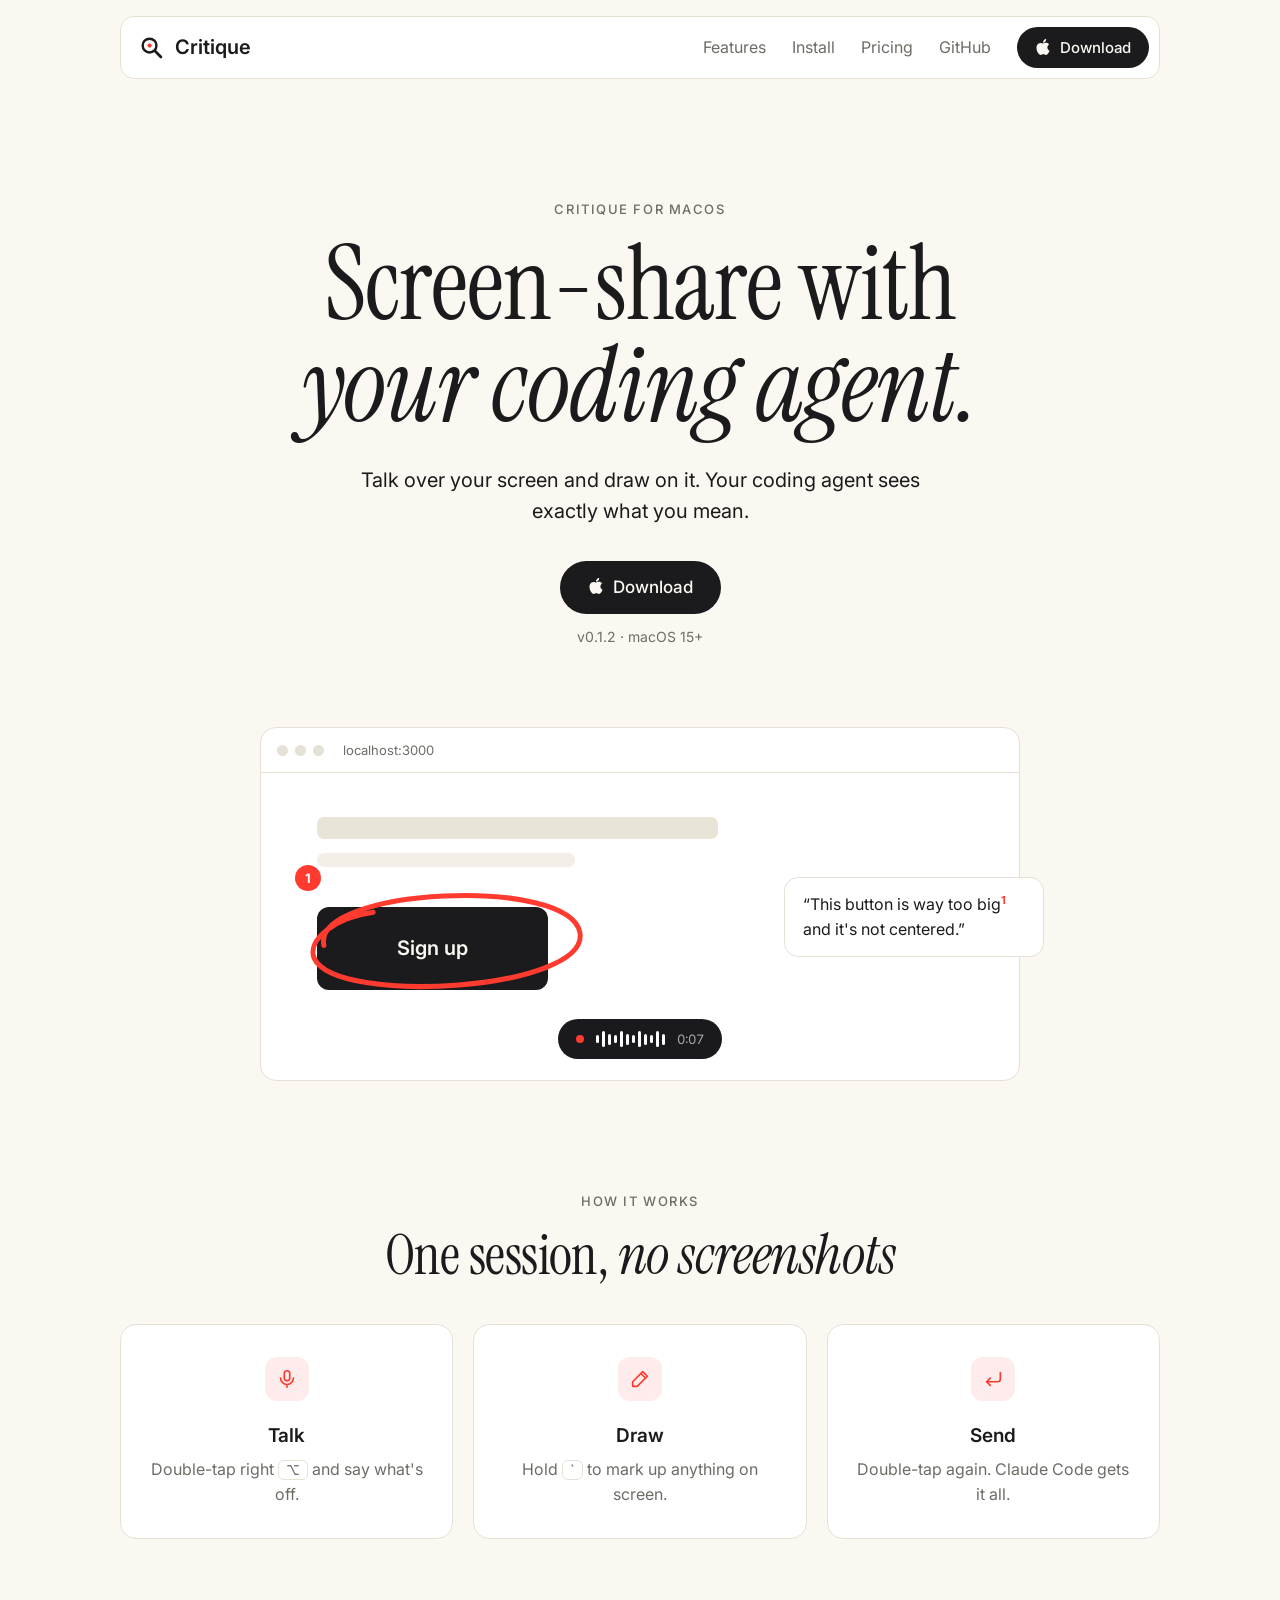
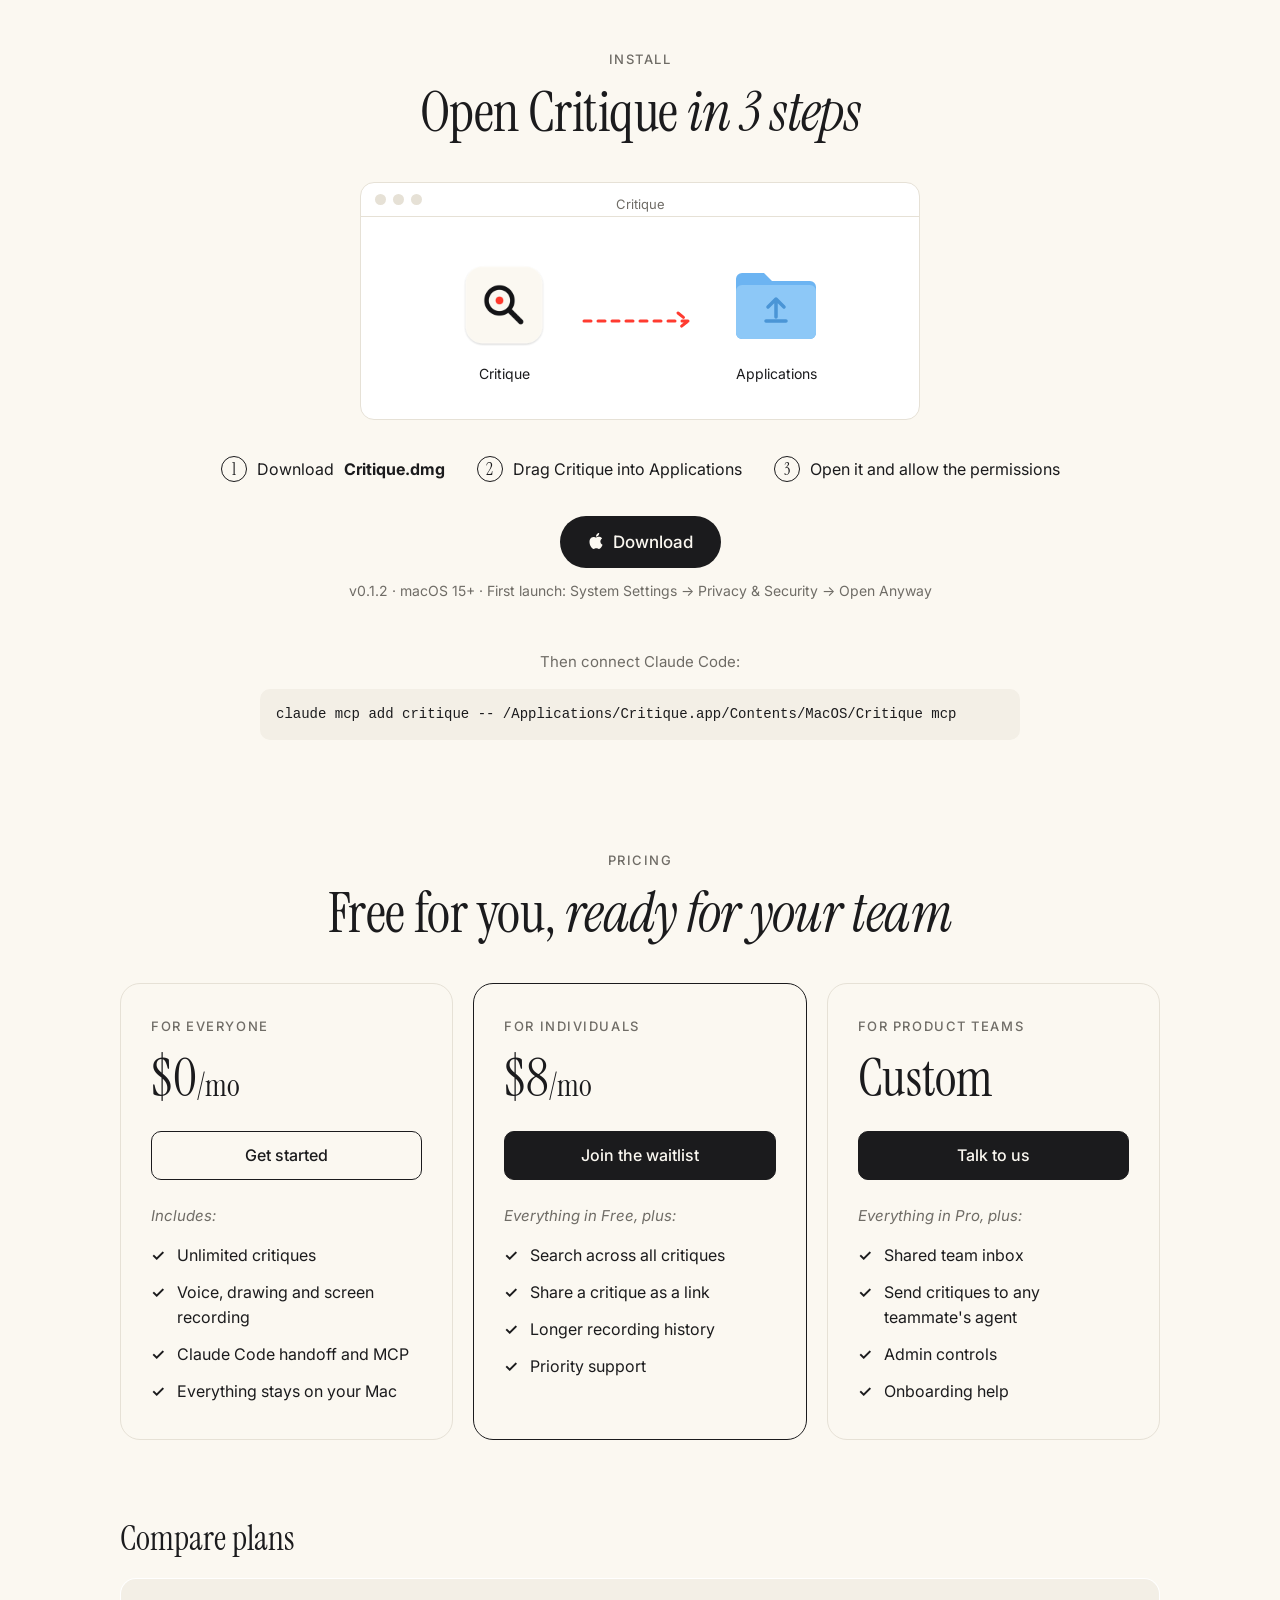
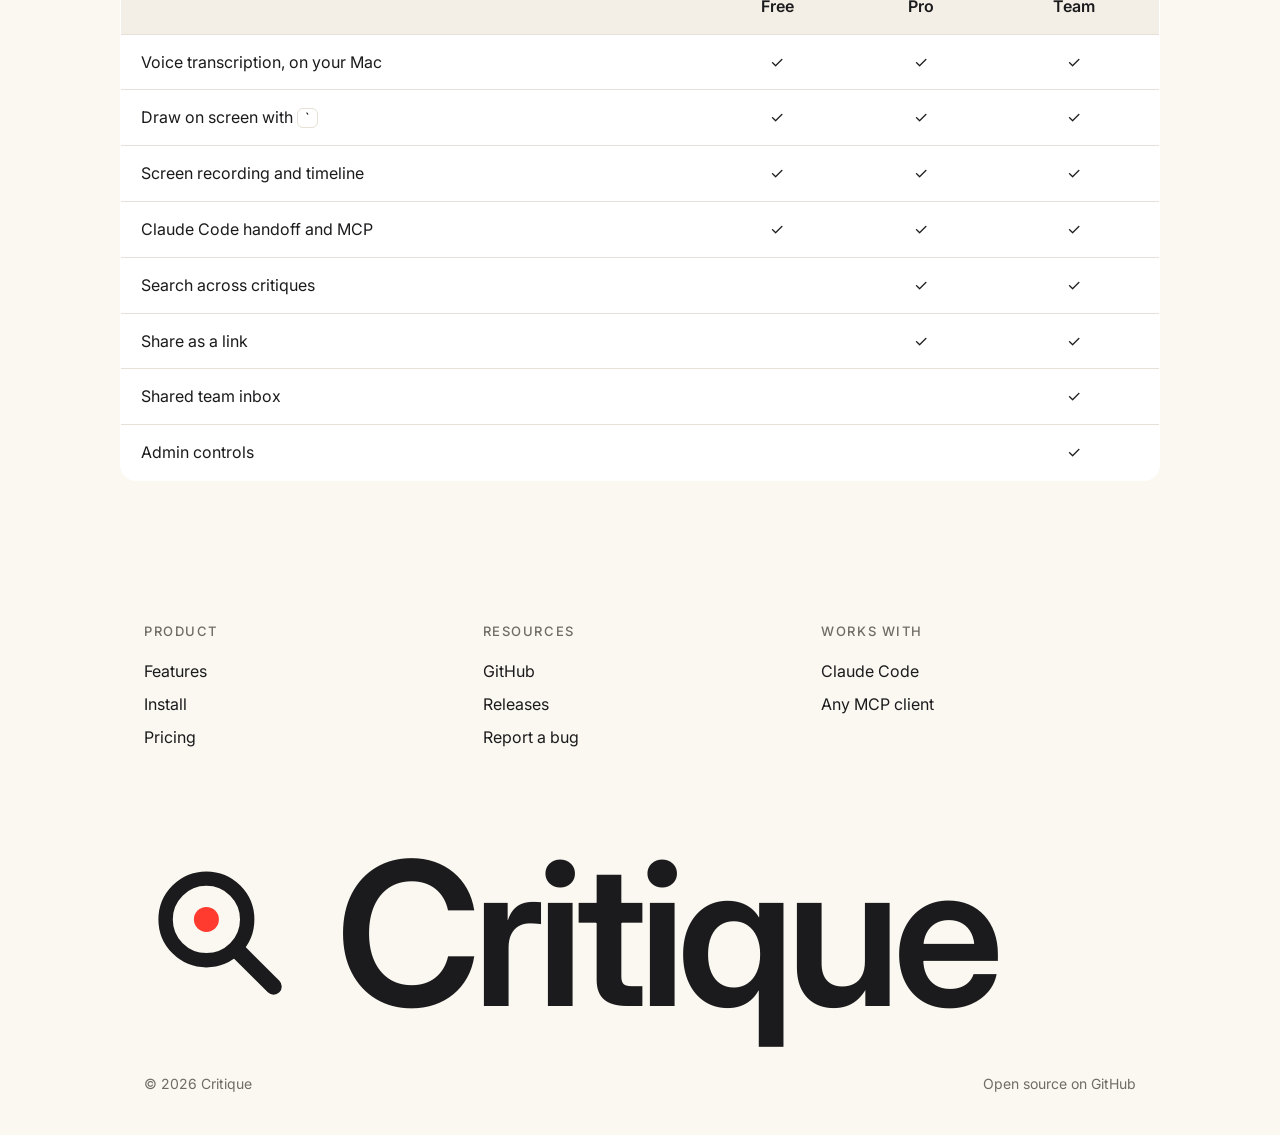
==== commit feeaf49b: "Storage tab, auto-send to Claude Code, mobile site fixes - Storage tab: where critiques live, space " ====
--- a/site/index.html
+++ b/site/index.html
@@ -9,7 +9,7 @@
   <link rel="preconnect" href="https://fonts.googleapis.com">
   <link rel="preconnect" href="https://fonts.gstatic.com" crossorigin>
   <link href="https://fonts.googleapis.com/css2?family=Instrument+Serif:ital@0;1&family=Inter:wght@400;500;600&display=swap" rel="stylesheet">
-  <link rel="stylesheet" href="styles.css?v=5">
+  <link rel="stylesheet" href="styles.css?v=6">
 </head>
 <body>
 
@@ -31,10 +31,10 @@
   <!-- Hero -->
   <section class="hero">
     <p class="eyebrow">Critique for macOS</p>
-    <h1>Don't describe it,<br><em>just point.</em></h1>
+    <h1>Screen-share with<br><em>your coding agent.</em></h1>
     <p class="lede">Talk over your screen and draw on it. Your coding agent sees exactly what you mean.</p>
     <a class="download" href="https://github.com/mmerioles/critique/releases/latest/download/Critique.dmg"><svg class="apple" width="16" height="16" viewBox="0 0 24 24" aria-hidden="true"><path d="M12.152 6.896c-.948 0-2.415-1.078-3.96-1.04-2.04.027-3.91 1.183-4.961 3.014-2.117 3.675-.546 9.103 1.519 12.09 1.013 1.454 2.208 3.09 3.792 3.039 1.52-.065 2.09-.987 3.935-.987 1.831 0 2.35.987 3.96.948 1.637-.026 2.676-1.48 3.676-2.948 1.156-1.688 1.636-3.325 1.662-3.415-.039-.013-3.182-1.221-3.22-4.857-.026-3.04 2.48-4.494 2.597-4.559-1.429-2.09-3.623-2.324-4.39-2.376-2-.156-3.675 1.09-4.61 1.09zM15.53 3.83c.843-1.012 1.4-2.427 1.245-3.83-1.207.052-2.662.805-3.532 1.818-.78.896-1.454 2.338-1.273 3.714 1.338.104 2.715-.688 3.559-1.701"/></svg>Download</a>
-    <p class="version">v0.1.1 · macOS 15+</p>
+    <p class="version">v0.1.2 · macOS 15+</p>
 
     <!-- A flat illustration of a critique in progress -->
     <div class="demo" aria-hidden="true">
@@ -111,7 +111,7 @@
     </ol>
 
     <a class="download" href="https://github.com/mmerioles/critique/releases/latest/download/Critique.dmg"><svg class="apple" width="16" height="16" viewBox="0 0 24 24" aria-hidden="true"><path d="M12.152 6.896c-.948 0-2.415-1.078-3.96-1.04-2.04.027-3.91 1.183-4.961 3.014-2.117 3.675-.546 9.103 1.519 12.09 1.013 1.454 2.208 3.09 3.792 3.039 1.52-.065 2.09-.987 3.935-.987 1.831 0 2.35.987 3.96.948 1.637-.026 2.676-1.48 3.676-2.948 1.156-1.688 1.636-3.325 1.662-3.415-.039-.013-3.182-1.221-3.22-4.857-.026-3.04 2.48-4.494 2.597-4.559-1.429-2.09-3.623-2.324-4.39-2.376-2-.156-3.675 1.09-4.61 1.09zM15.53 3.83c.843-1.012 1.4-2.427 1.245-3.83-1.207.052-2.662.805-3.532 1.818-.78.896-1.454 2.338-1.273 3.714 1.338.104 2.715-.688 3.559-1.701"/></svg>Download</a>
-    <p class="version">v0.1.1 · macOS 15+ · First launch: System Settings → Privacy &amp; Security → Open Anyway</p>
+    <p class="version">v0.1.2 · macOS 15+ · First launch: System Settings → Privacy &amp; Security → Open Anyway</p>
 
     <div class="connect-line">
       <p>Then connect Claude Code:</p>
@@ -125,7 +125,6 @@
     <h2>Free for you, <em>ready for your team</em></h2>
     <div class="grid three pricing">
       <article class="plan">
-        <span class="tag tag-red">Free</span>
         <p class="eyebrow">For everyone</p>
         <p class="price">$0<span>/mo</span></p>
         <a class="button button-outline" href="#install">Get started</a>
@@ -138,7 +137,6 @@
         </ul>
       </article>
       <article class="plan plan-featured">
-        <span class="tag tag-dark">Pro</span>
         <p class="eyebrow">For individuals</p>
         <p class="price">$8<span>/mo</span></p>
         <a class="button button-dark" href="#install">Join the waitlist</a>
@@ -151,7 +149,6 @@
         </ul>
       </article>
       <article class="plan">
-        <span class="tag tag-cream">Team</span>
         <p class="eyebrow">For product teams</p>
         <p class="price">Custom</p>
         <a class="button button-dark" href="https://github.com/mmerioles/critique/issues">Talk to us</a>
--- a/site/styles.css
+++ b/site/styles.css
@@ -237,18 +237,9 @@
   background: transparent;
   border: 1.5px solid var(--line);
   border-radius: 20px;
-  padding: 40px 30px 30px;
+  padding: 32px 30px 30px;
 }
 .plan-featured { border-color: var(--ink); }
-.tag {
-  position: absolute; top: -16px; left: 50%;
-  transform: translateX(-50%) rotate(-4deg);
-  padding: 4px 16px; border-radius: 10px;
-  font-family: var(--serif); font-size: 22px;
-}
-.tag-red { background: var(--red); color: #fff; }
-.tag-dark { background: var(--ink); color: var(--cream); transform: translateX(-50%) rotate(3deg); }
-.tag-cream { background: #f1e3c4; color: var(--ink); transform: translateX(-50%) rotate(-2deg); }
 .price { font: 400 52px/1.1 var(--serif); margin: 4px 0 24px; }
 .price span { font-size: 0.6em; }
 .plan .button { width: 100%; justify-content: center; }
@@ -279,8 +270,16 @@
 @media (max-width: 860px) {
   .grid.three, .grid.two, .footer-cols { grid-template-columns: 1fr; }
   .nav-links a:not(.button) { display: none; }
-  .caption { position: static; margin: 16px auto 0; }
-  .window-body { padding: 30px 24px 90px; }
-  .mock-button { padding: 20px 40px; }
-  .pricing { gap: 40px; }
-}
+  /* Stack the demo: window, then what was said, then the pill. Nothing overlaps. */
+  .demo { margin-top: 56px; }
+  .window-body { padding: 28px 24px 40px; }
+  .mock-line.wide { width: 80%; }
+  .mock-line { width: 55%; }
+  .mock-button { padding: 18px 40px; font-size: 18px; }
+  .stroke { left: 8px; top: 76px; width: 220px; height: 100px; }
+  .badge { left: 14px; top: 70px; }
+  .caption { position: static; max-width: none; margin: 16px 0 0; }
+  .pill { position: static; transform: none; width: fit-content; margin: 16px auto 0; }
+  .pricing { gap: 20px; }
+  .hero h1 br { display: none; }
+}
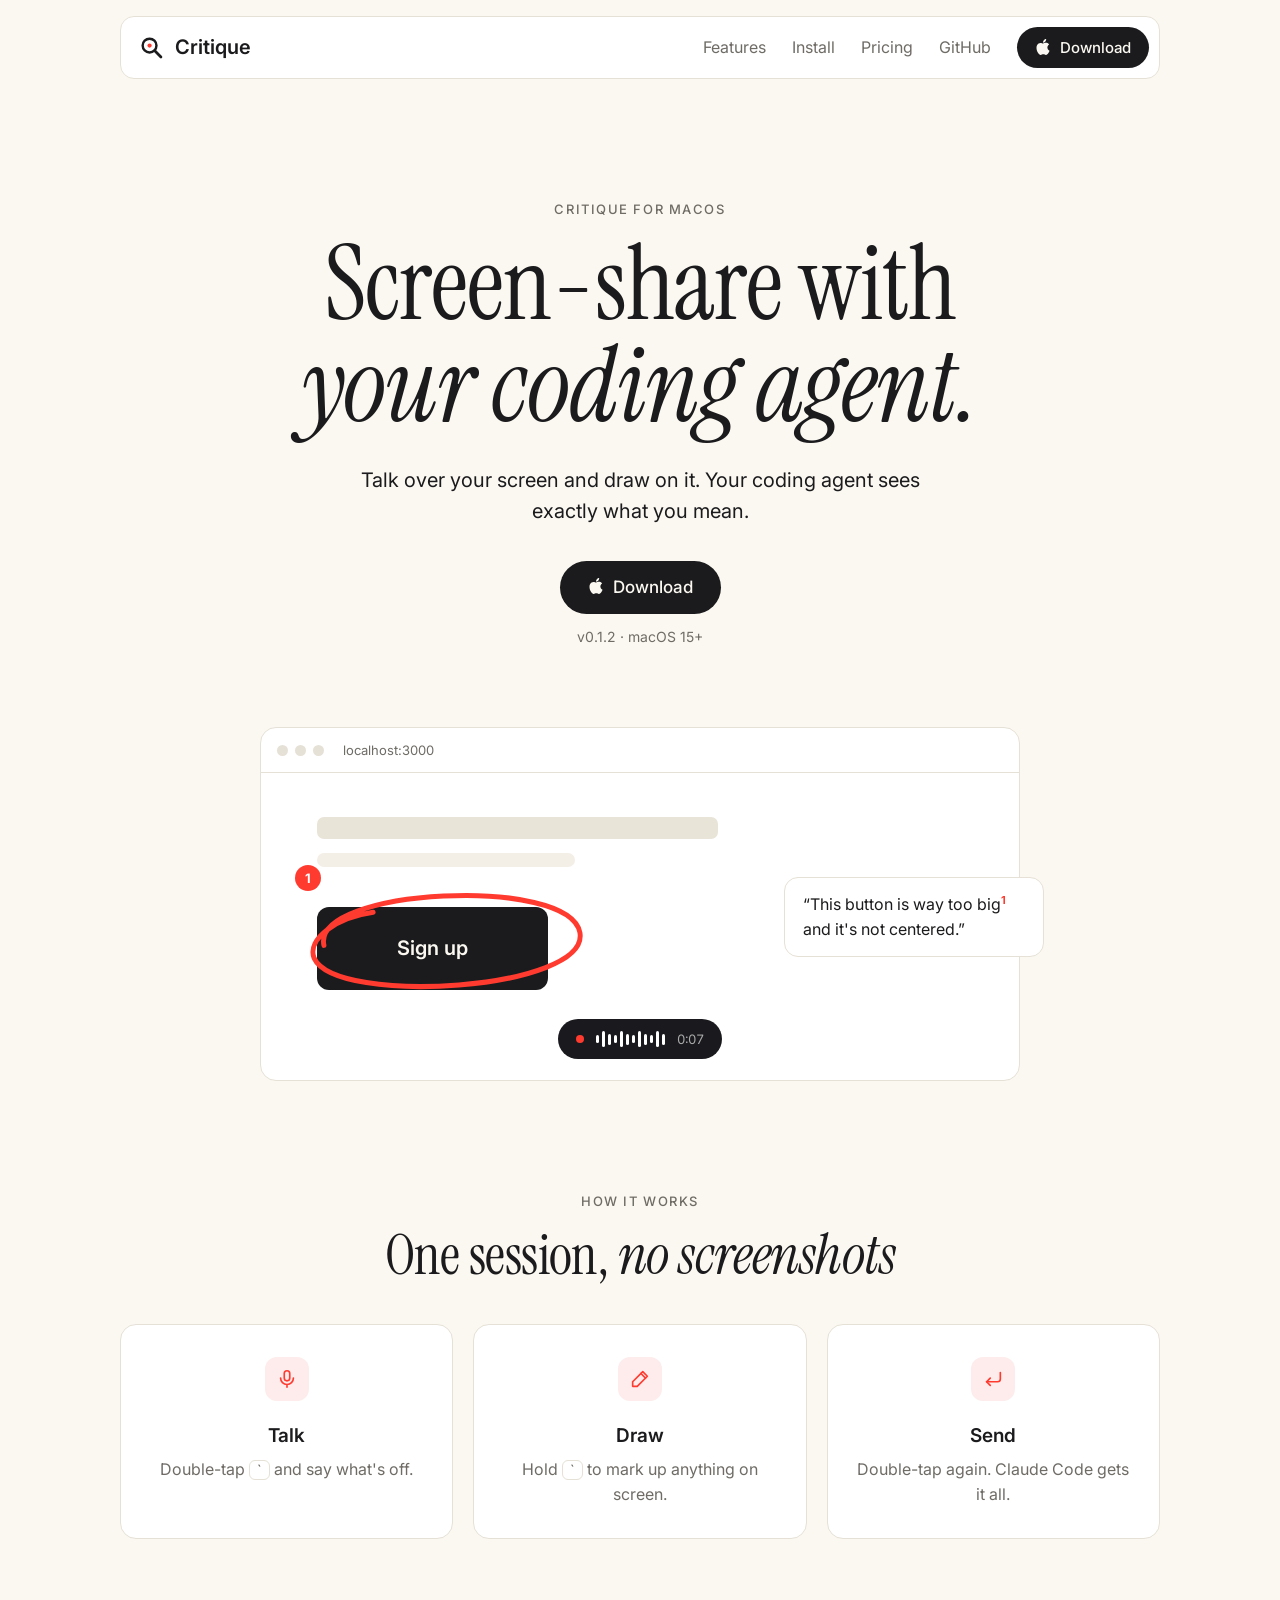
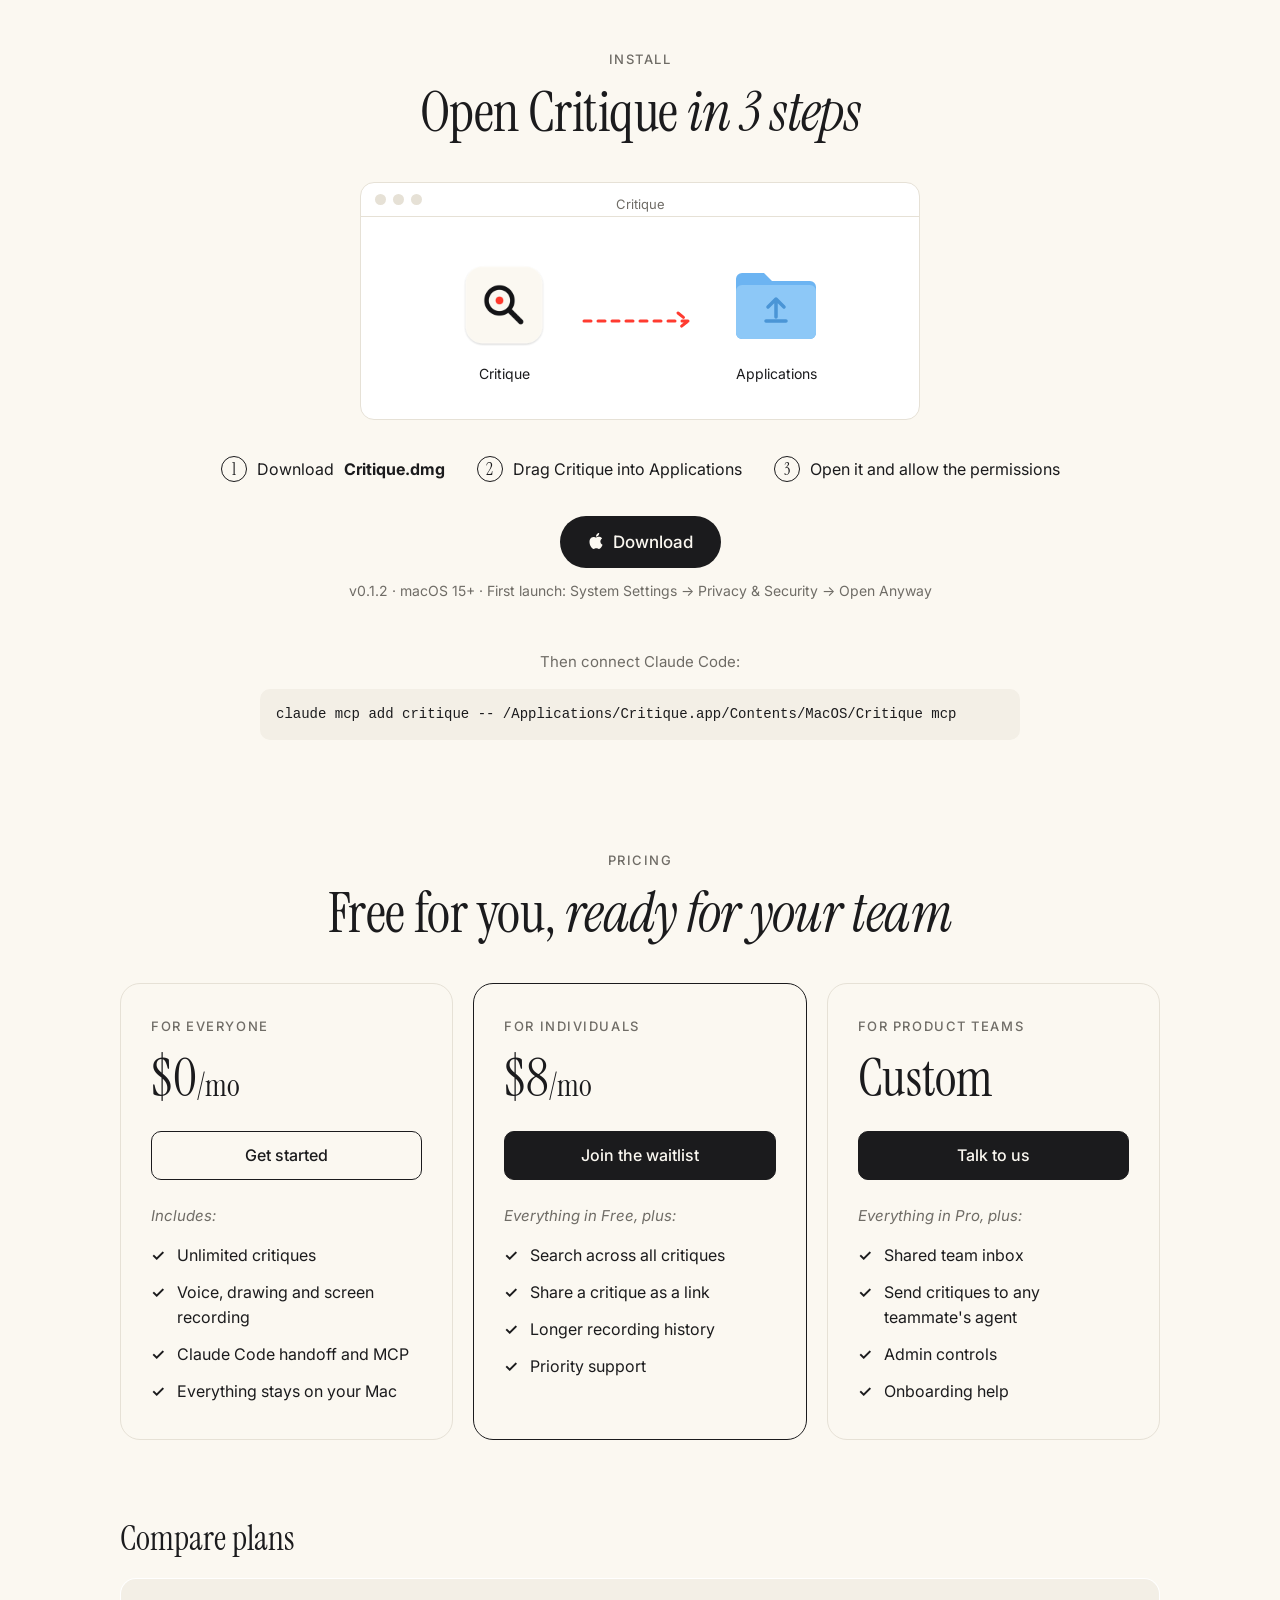
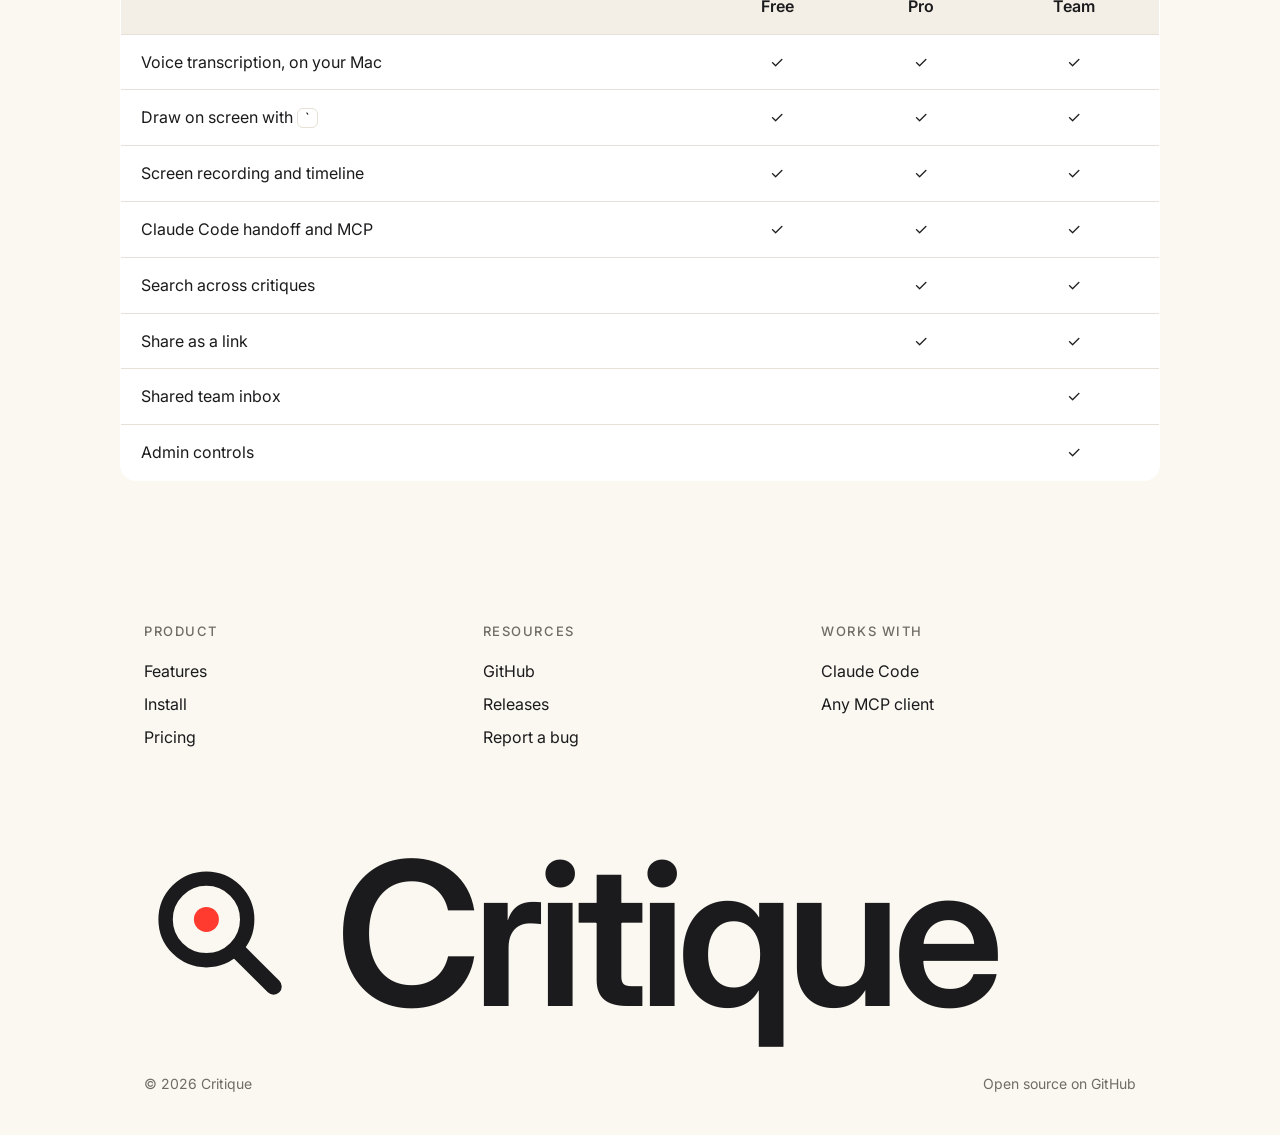
==== commit 92d6bb62: "Android phone critiques, backtick trigger, projects, agent tab - Mobile page: critique an Android ap" ====
--- a/site/index.html
+++ b/site/index.html
@@ -67,7 +67,7 @@
       <article class="card">
         <div class="icon"><svg width="22" height="22" viewBox="0 0 24 24"><rect x="9" y="3" width="6" height="11" rx="3"/><path d="M5 11a7 7 0 0 0 14 0M12 18v3"/></svg></div>
         <h3>Talk</h3>
-        <p>Double-tap right <kbd>⌥</kbd> and say what's off.</p>
+        <p>Double-tap <kbd>`</kbd> and say what's off.</p>
       </article>
       <article class="card">
         <div class="icon"><svg width="22" height="22" viewBox="0 0 24 24"><path d="M15 4l5 5L9 20H4v-5z"/><path d="M13 6l5 5"/></svg></div>
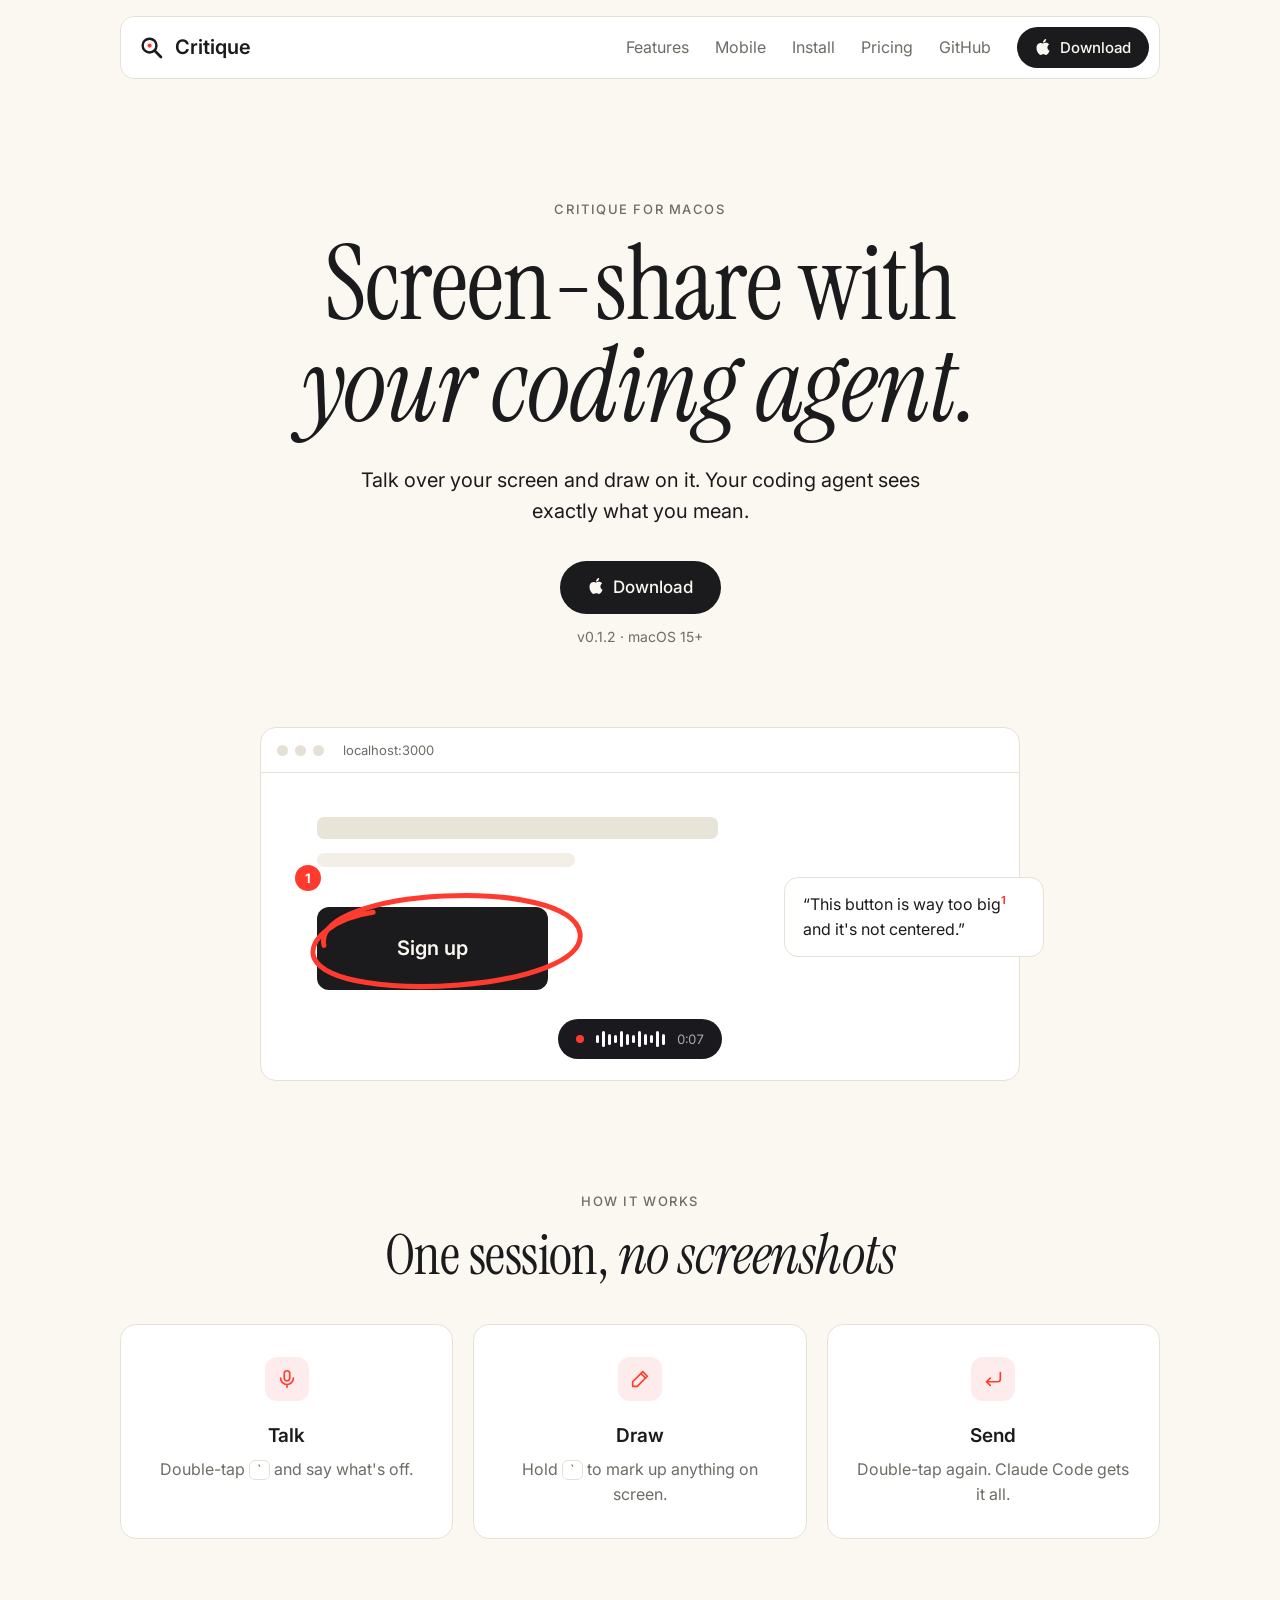
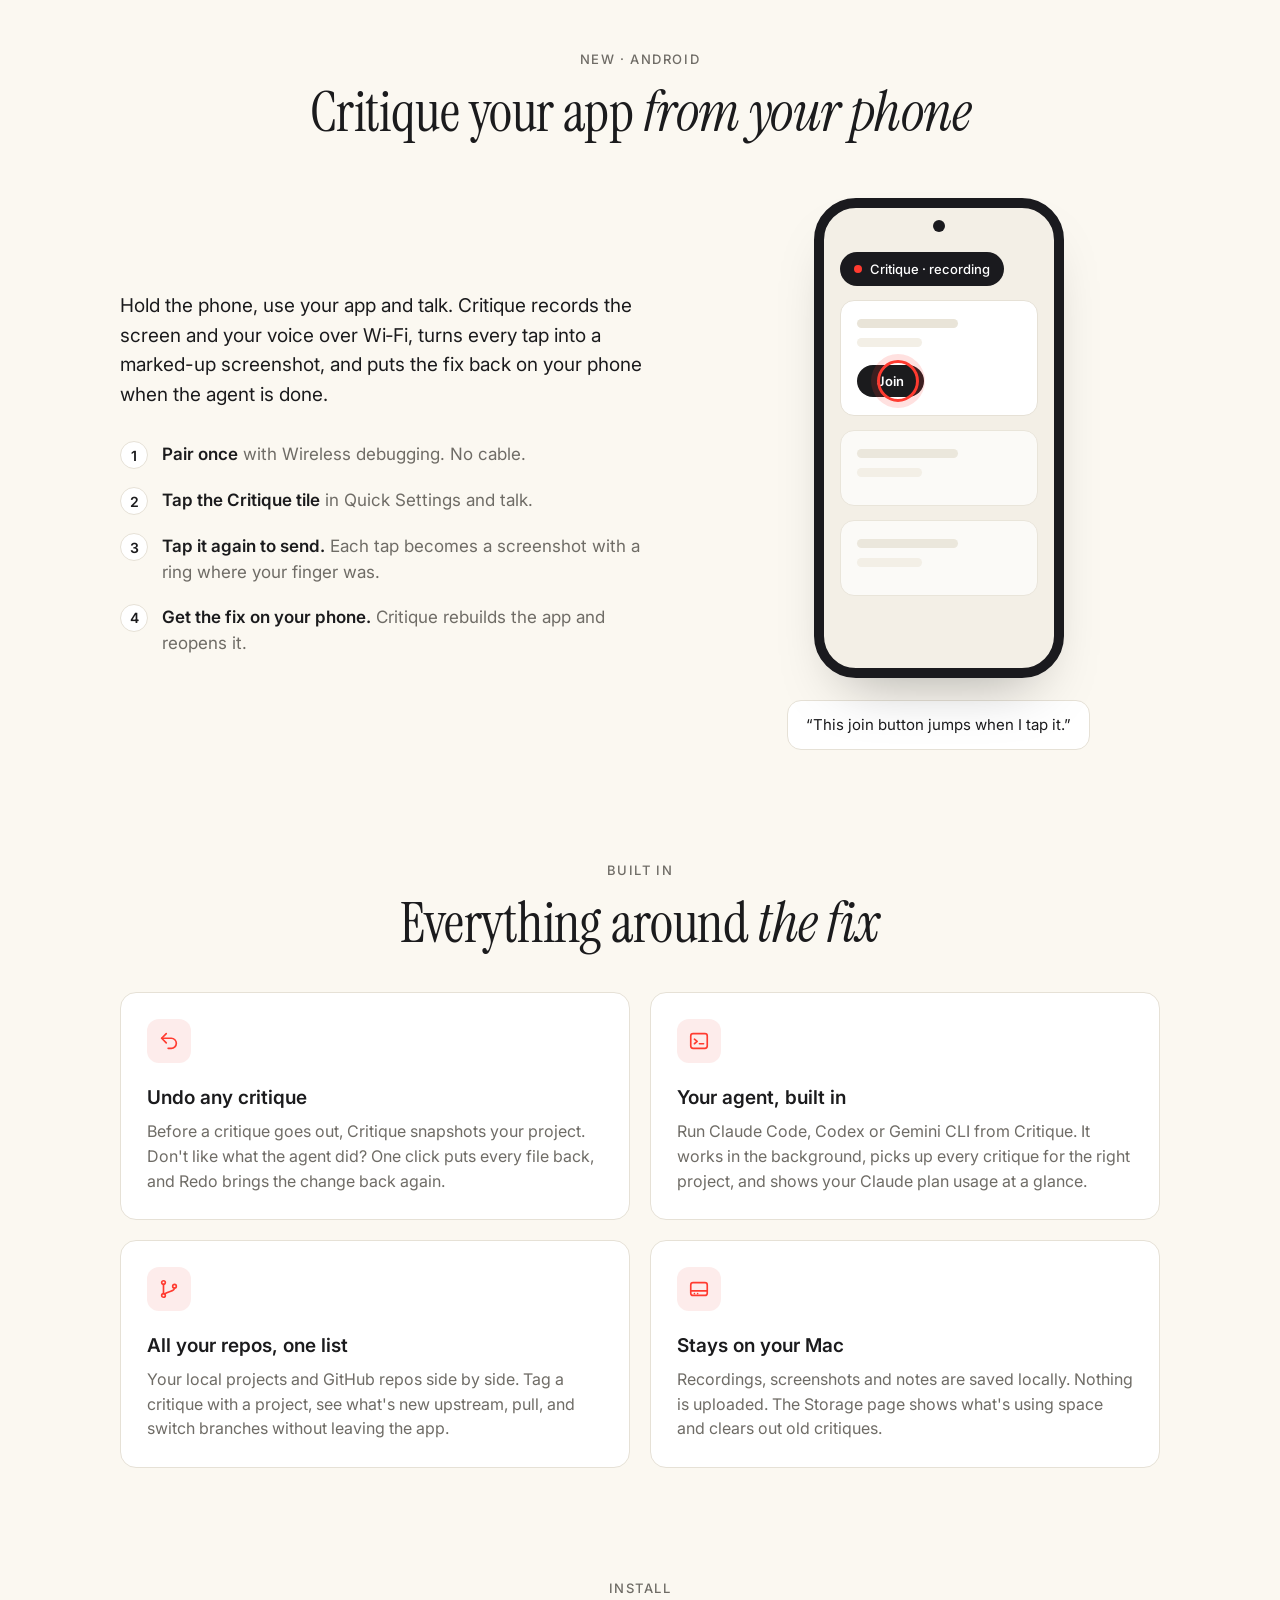
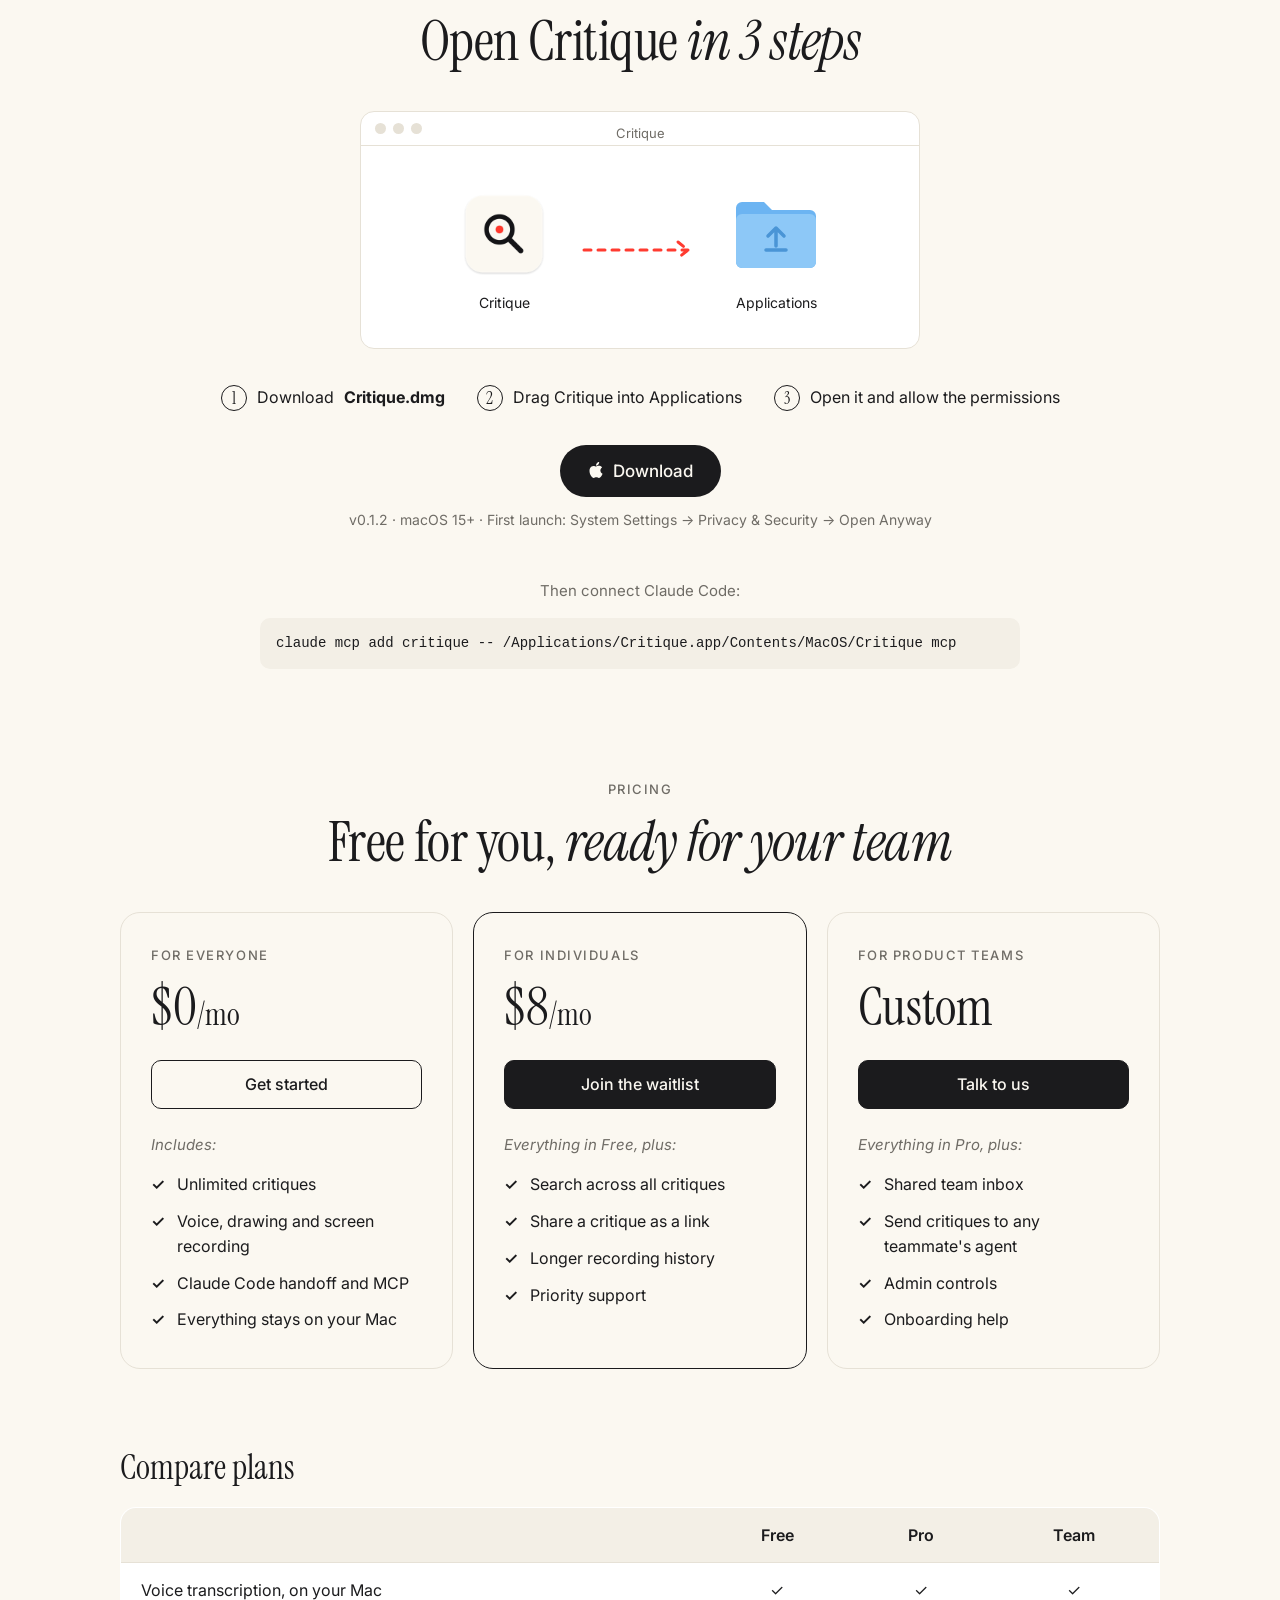
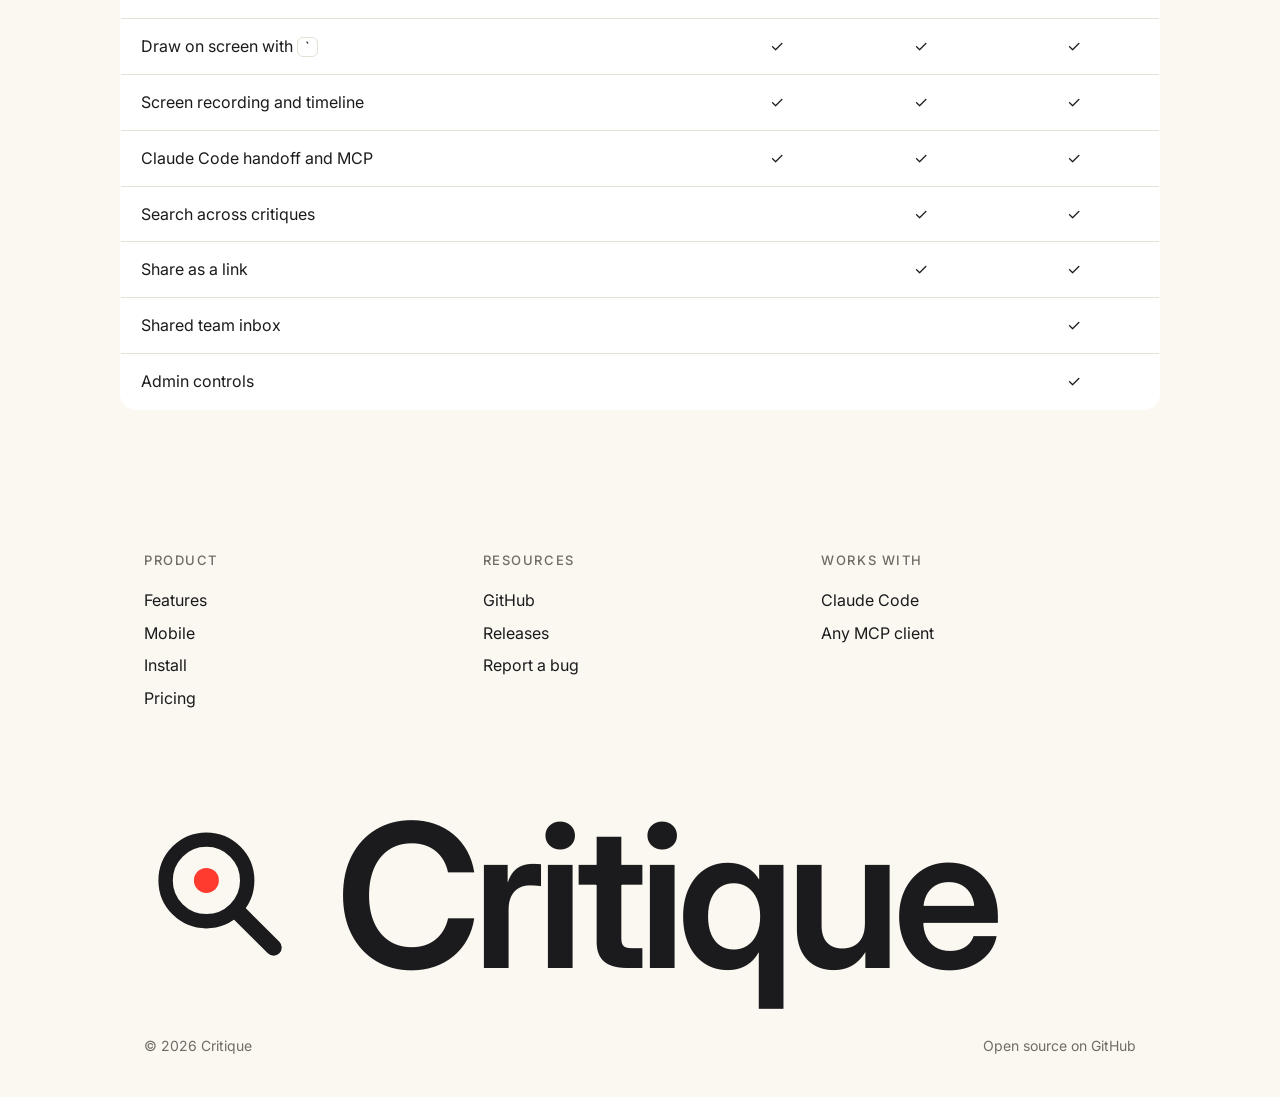
==== commit 3dcf6c43: "Website: show phone critiques, undo, the agent, repos and storage Co-Authored-By: Claude Opus 5.5 <n" ====
--- a/site/index.html
+++ b/site/index.html
@@ -9,7 +9,7 @@
   <link rel="preconnect" href="https://fonts.googleapis.com">
   <link rel="preconnect" href="https://fonts.gstatic.com" crossorigin>
   <link href="https://fonts.googleapis.com/css2?family=Instrument+Serif:ital@0;1&family=Inter:wght@400;500;600&display=swap" rel="stylesheet">
-  <link rel="stylesheet" href="styles.css?v=6">
+  <link rel="stylesheet" href="styles.css?v=7">
 </head>
 <body>
 
@@ -18,6 +18,7 @@
     <a class="brand" href="#top"><svg class="mark" width="26" height="26" viewBox="0 0 32 32" fill="none" aria-hidden="true"><circle cx="13" cy="13" r="8.5" stroke="currentColor" stroke-width="3"/><path d="M19.4 19.4 L27 27" stroke="currentColor" stroke-width="3.4" stroke-linecap="round"/><circle cx="13" cy="13" r="2.6" fill="#FF3B30"/></svg><span>Critique</span></a>
     <div class="nav-links">
       <a href="#features">Features</a>
+      <a href="#mobile">Mobile</a>
       <a href="#install">Install</a>
       <a href="#pricing">Pricing</a>
       <a href="https://github.com/mmerioles/critique">GitHub</a>
@@ -78,6 +79,72 @@
         <div class="icon"><svg width="22" height="22" viewBox="0 0 24 24"><path d="M20 5v7a3 3 0 0 1-3 3H5"/><path d="M9 11l-4 4 4 4"/></svg></div>
         <h3>Send</h3>
         <p>Double-tap again. Claude Code gets it all.</p>
+      </article>
+    </div>
+  </section>
+
+  <!-- Mobile -->
+  <section id="mobile" class="section">
+    <p class="eyebrow">New · Android</p>
+    <h2>Critique your app <em>from your phone</em></h2>
+    <div class="spotlight">
+      <div class="spotlight-copy">
+        <p class="spotlight-lede">Hold the phone, use your app and talk. Critique records the screen and your voice over Wi‑Fi, turns every tap into a marked-up screenshot, and puts the fix back on your phone when the agent is done.</p>
+        <ol class="spot-steps">
+          <li><span>1</span><div><b>Pair once</b> with Wireless debugging. No cable.</div></li>
+          <li><span>2</span><div><b>Tap the Critique tile</b> in Quick Settings and talk.</div></li>
+          <li><span>3</span><div><b>Tap it again to send.</b> Each tap becomes a screenshot with a ring where your finger was.</div></li>
+          <li><span>4</span><div><b>Get the fix on your phone.</b> Critique rebuilds the app and reopens it.</div></li>
+        </ol>
+      </div>
+      <!-- A flat illustration: a phone mid-critique, the tile lit -->
+      <div class="phone-demo" aria-hidden="true">
+        <div class="phone">
+          <div class="phone-notch"></div>
+          <div class="qs-tile"><span class="dot"></span>Critique · recording</div>
+          <div class="phone-card">
+            <div class="mock-line wide"></div>
+            <div class="mock-line"></div>
+            <div class="phone-button">Join<span class="tap-ring"></span></div>
+          </div>
+          <div class="phone-card short">
+            <div class="mock-line wide"></div>
+            <div class="mock-line"></div>
+          </div>
+          <div class="phone-card short">
+            <div class="mock-line wide"></div>
+            <div class="mock-line"></div>
+          </div>
+        </div>
+        <div class="phone-caption">“This join button jumps when I tap it.”</div>
+      </div>
+    </div>
+  </section>
+
+  <!-- Built in -->
+  <section id="more" class="section">
+    <p class="eyebrow">Built in</p>
+    <h2>Everything around <em>the fix</em></h2>
+    <div class="grid two">
+      <article class="card">
+        <div class="icon"><svg width="22" height="22" viewBox="0 0 24 24"><path d="M9 14L4 9l5-5"/><path d="M4 9h10.5a5.5 5.5 0 0 1 0 11H11"/></svg></div>
+        <h3>Undo any critique</h3>
+        <p>Before a critique goes out, Critique snapshots your project. Don't like what the agent did? One click puts every file back, and Redo brings the change back again.</p>
+      </article>
+      <article class="card">
+        <div class="icon"><svg width="22" height="22" viewBox="0 0 24 24"><rect x="3" y="4" width="18" height="16" rx="2.5"/><path d="M7 10l3 2.5L7 15M12.5 15H17"/></svg></div>
+        <h3>Your agent, built in</h3>
+        <p>Run Claude Code, Codex or Gemini CLI from Critique. It works in the background, picks up every critique for the right project, and shows your Claude plan usage at a glance.</p>
+      </article>
+      <article class="card">
+        <div class="icon"><svg width="22" height="22" viewBox="0 0 24 24"><circle cx="6" cy="5" r="2"/><circle cx="6" cy="19" r="2"/><circle cx="18" cy="9" r="2"/><path d="M6 7v10M18 11c0 4-6 3-11 6.5"/></svg></div>
+        <h3>All your repos, one list</h3>
+        <p>Your local projects and GitHub repos side by side. Tag a critique with a project, see what's new upstream, pull, and switch branches without leaving the app.</p>
+      </article>
+      <article class="card">
+        <div class="icon"><svg width="22" height="22" viewBox="0 0 24 24"><rect x="3" y="5" width="18" height="14" rx="2.5"/><path d="M3 14h18M7 17h.01M10.5 17h.01"/></svg></div>
+        <h3>Stays on your Mac</h3>
+        <p>Recordings, screenshots and notes are saved locally. Nothing is uploaded. The Storage page shows what's using space and clears out old critiques.</p>
       </article>
     </div>
   </section>
@@ -187,6 +254,7 @@
     <div>
       <p class="eyebrow">Product</p>
       <a href="#features">Features</a>
+      <a href="#mobile">Mobile</a>
       <a href="#install">Install</a>
       <a href="#pricing">Pricing</a>
     </div>
--- a/site/styles.css
+++ b/site/styles.css
@@ -283,3 +283,49 @@
   .pricing { gap: 20px; }
   .hero h1 br { display: none; }
 }
+
+/* Mobile spotlight */
+.spotlight { display: grid; grid-template-columns: 1.1fr 0.9fr; gap: 56px; align-items: center; margin-top: 56px; }
+.spotlight-lede { font-size: 19px; margin: 0; }
+.spot-steps { list-style: none; padding: 0; margin: 32px 0 0; display: grid; gap: 18px; }
+.spot-steps li { display: flex; gap: 14px; align-items: flex-start; color: var(--muted); }
+.spot-steps b { color: var(--ink); font-weight: 600; }
+.spot-steps span {
+  flex: none; width: 28px; height: 28px; border-radius: 50%;
+  display: flex; align-items: center; justify-content: center;
+  background: var(--paper); border: 1px solid var(--line); color: var(--ink); font: 600 14px var(--sans);
+}
+.phone-demo { position: relative; display: flex; flex-direction: column; align-items: center; }
+.phone {
+  position: relative; width: 250px; height: 480px; padding: 44px 16px 16px;
+  background: var(--soft); border: 10px solid var(--dark); border-radius: 42px;
+  box-shadow: 0 30px 60px -30px rgba(0,0,0,.35);
+  display: flex; flex-direction: column; gap: 14px;
+}
+.phone-notch { position: absolute; top: 12px; left: 50%; width: 12px; height: 12px; margin-left: -6px; border-radius: 50%; background: var(--dark); }
+.qs-tile {
+  display: flex; align-items: center; gap: 8px; align-self: flex-start;
+  padding: 9px 14px; border-radius: 999px; background: var(--dark); color: #fff; font: 500 13px var(--sans);
+}
+.qs-tile .dot { width: 8px; height: 8px; border-radius: 50%; background: var(--red); animation: blink 1.6s ease-in-out infinite; }
+@keyframes blink { 50% { opacity: .3; } }
+.phone-card { position: relative; background: var(--paper); border: 1px solid var(--line); border-radius: 14px; padding: 18px 16px; }
+.phone-card.short { opacity: .7; }
+.phone-card .mock-line { height: 9px; margin: 0 0 10px; }
+.phone-button {
+  position: relative; display: inline-block; margin-top: 8px; padding: 8px 20px; border-radius: 999px;
+  background: var(--ink); color: #fff; font: 600 13px var(--sans);
+}
+.tap-ring {
+  position: absolute; left: 62%; top: 50%; width: 42px; height: 42px; margin: -21px 0 0 -21px; border-radius: 50%;
+  border: 3px solid var(--red); box-shadow: 0 0 0 6px rgba(255,59,48,.15);
+}
+.phone-caption {
+  margin-top: 22px; padding: 12px 18px; max-width: 340px; text-align: center;
+  background: var(--paper); border: 1px solid var(--line); border-radius: 14px; font-size: 15px;
+}
+#more .card h3 { margin-top: 0; }
+@media (max-width: 860px) {
+  .spotlight { grid-template-columns: 1fr; gap: 40px; }
+}
+@media (prefers-reduced-motion: reduce) { .qs-tile .dot { animation: none; } }
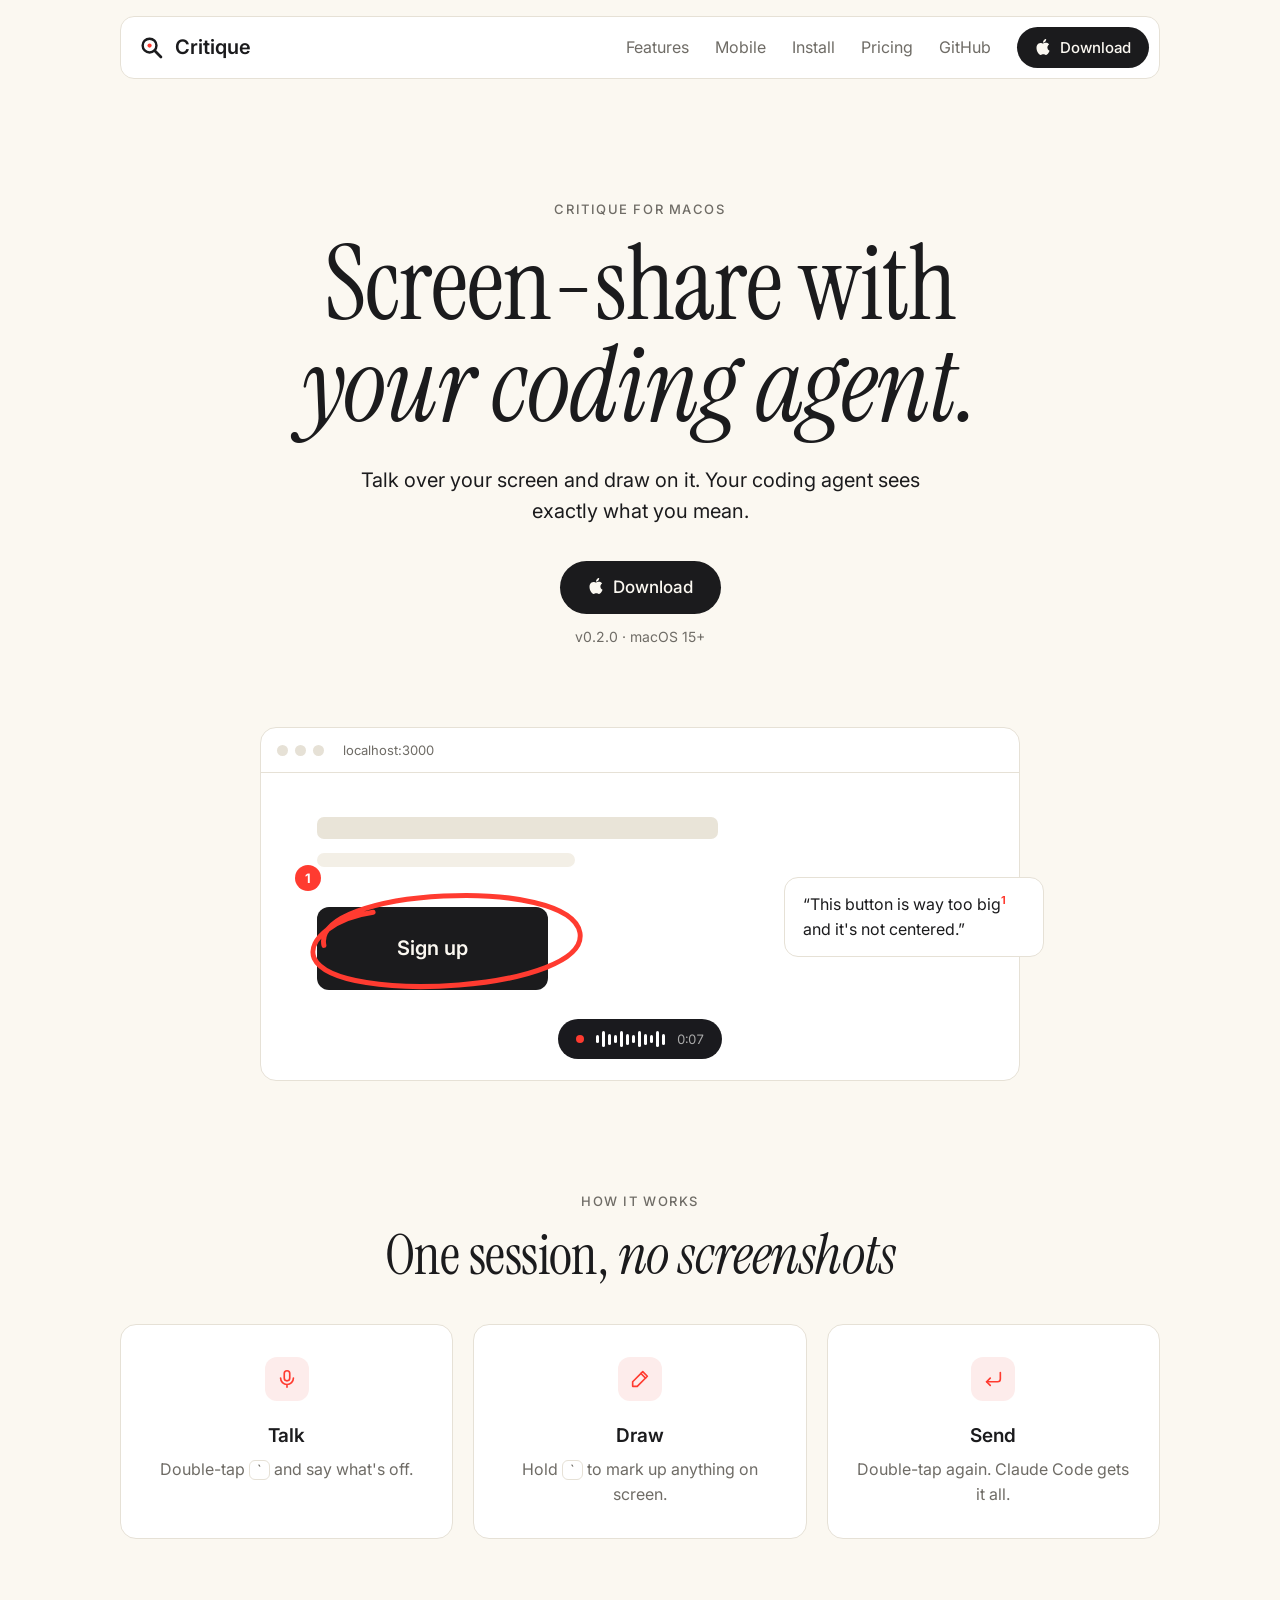
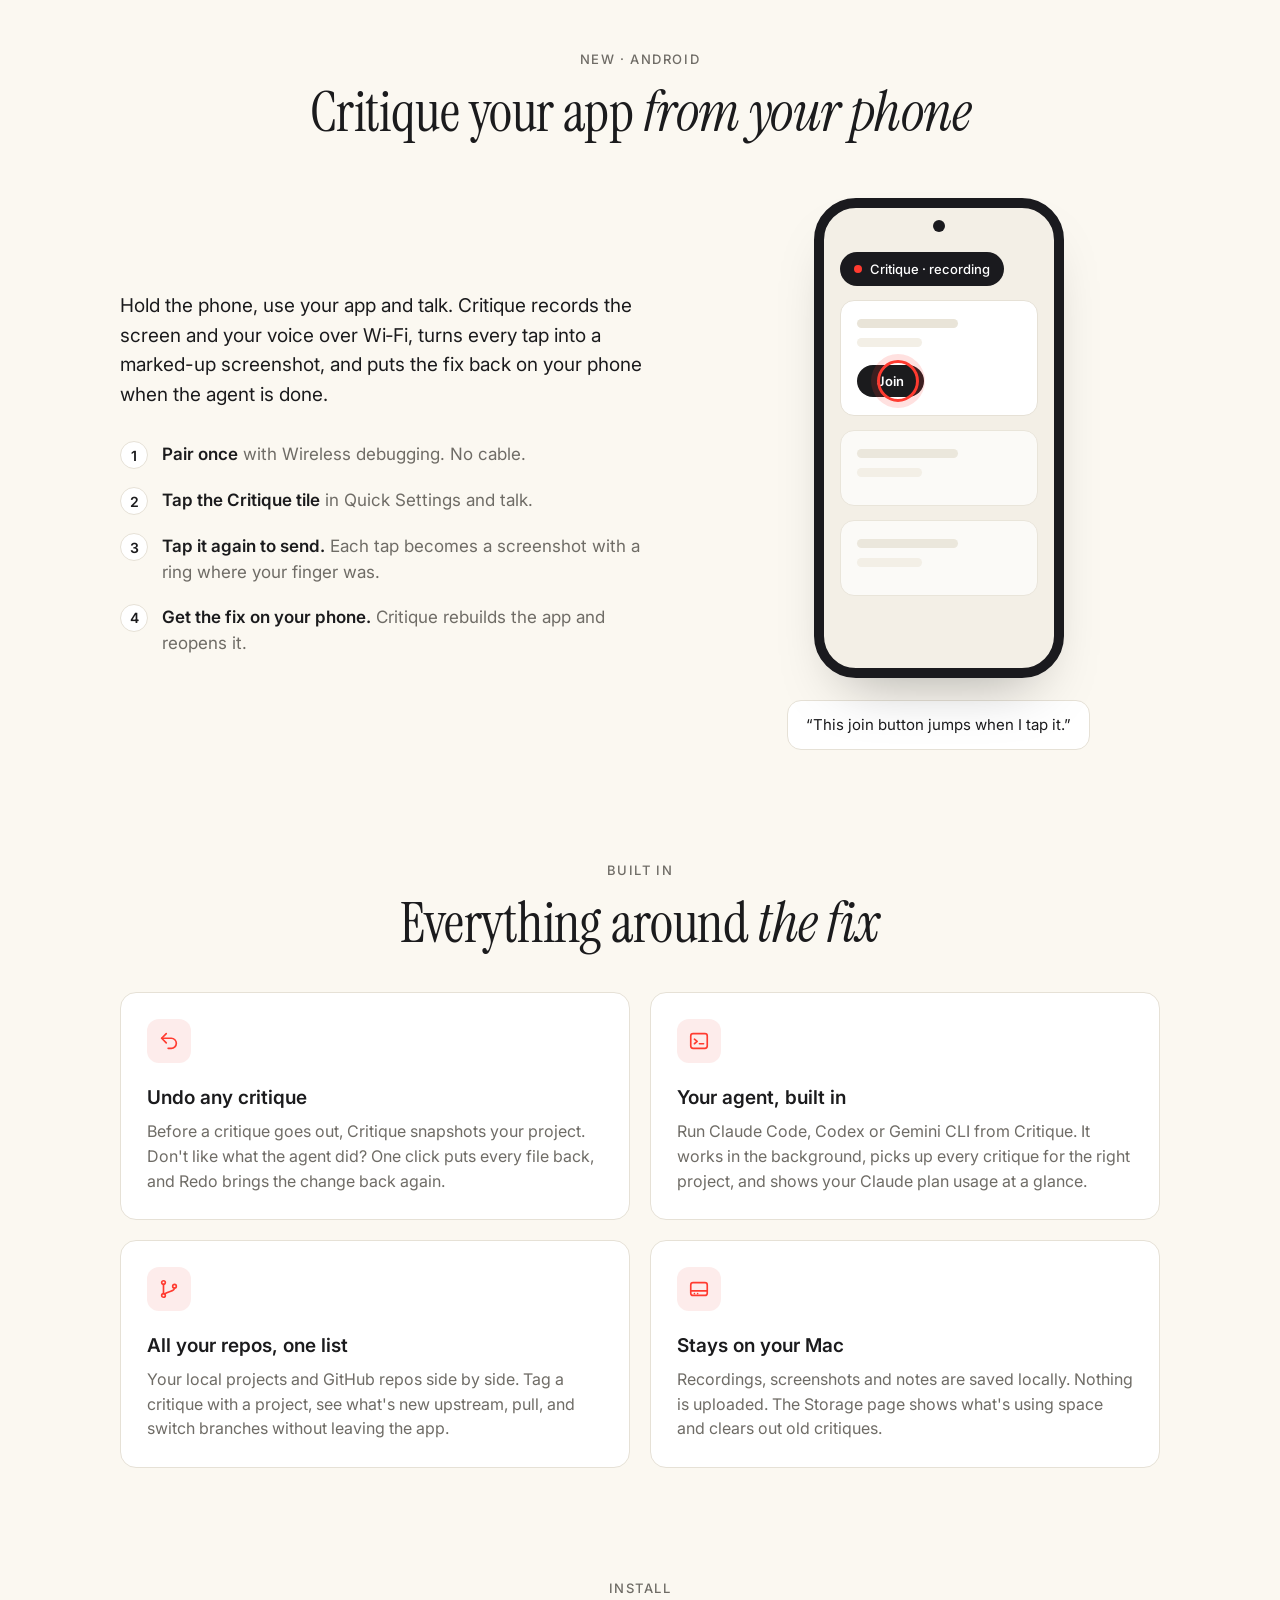
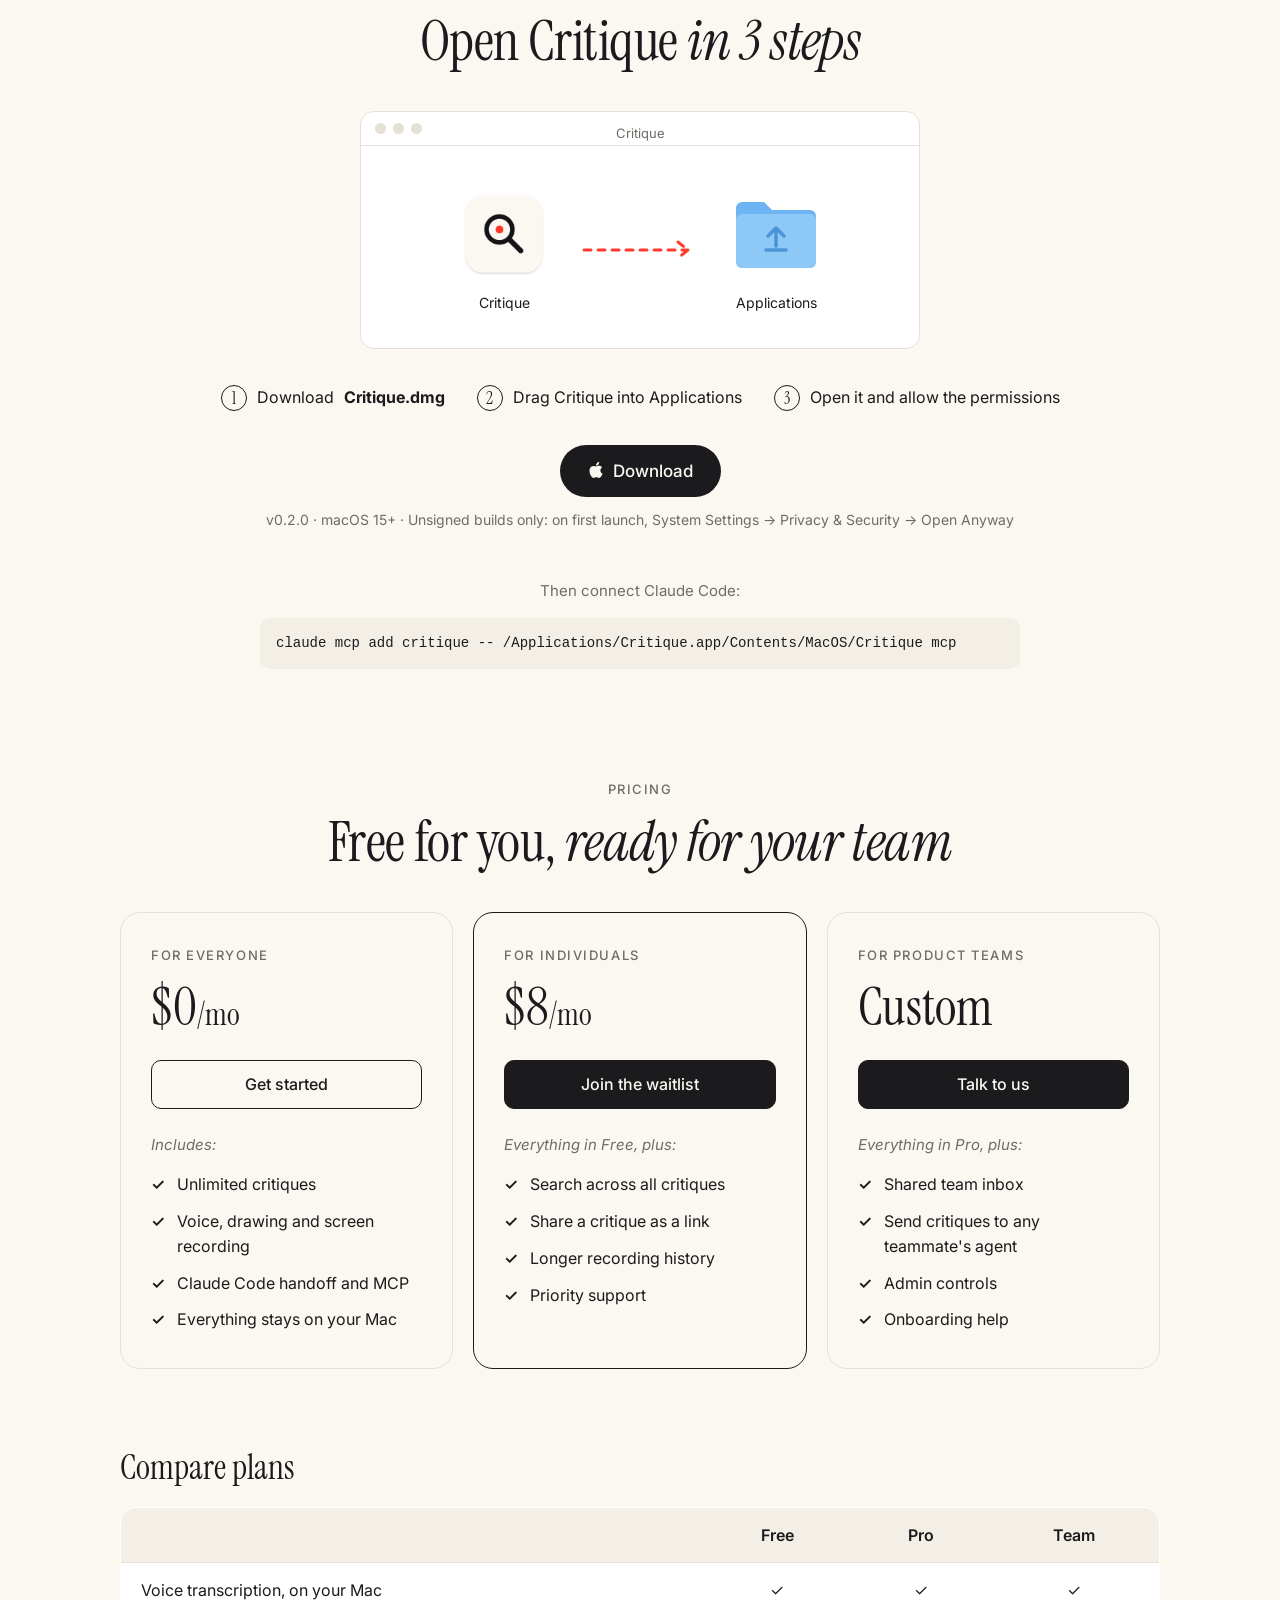
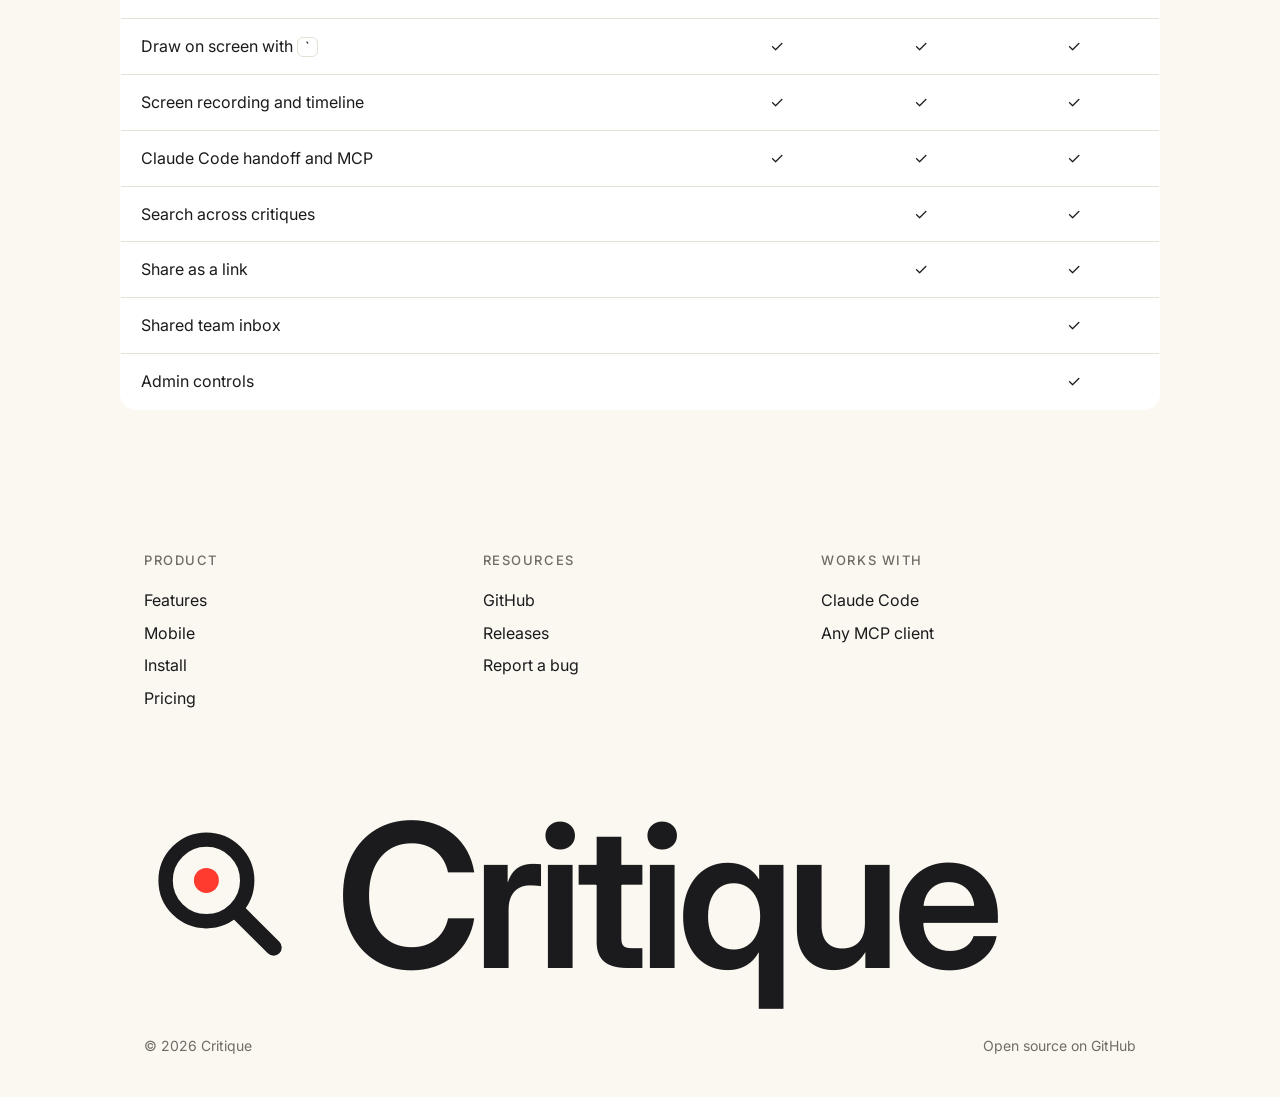
==== commit b3dad0e8: "Claude usage and models behind one guarded ClaudeAccount; site says 0.2.0 The Agent page's usage met" ====
--- a/site/index.html
+++ b/site/index.html
@@ -35,7 +35,7 @@
     <h1>Screen-share with<br><em>your coding agent.</em></h1>
     <p class="lede">Talk over your screen and draw on it. Your coding agent sees exactly what you mean.</p>
     <a class="download" href="https://github.com/mmerioles/critique/releases/latest/download/Critique.dmg"><svg class="apple" width="16" height="16" viewBox="0 0 24 24" aria-hidden="true"><path d="M12.152 6.896c-.948 0-2.415-1.078-3.96-1.04-2.04.027-3.91 1.183-4.961 3.014-2.117 3.675-.546 9.103 1.519 12.09 1.013 1.454 2.208 3.09 3.792 3.039 1.52-.065 2.09-.987 3.935-.987 1.831 0 2.35.987 3.96.948 1.637-.026 2.676-1.48 3.676-2.948 1.156-1.688 1.636-3.325 1.662-3.415-.039-.013-3.182-1.221-3.22-4.857-.026-3.04 2.48-4.494 2.597-4.559-1.429-2.09-3.623-2.324-4.39-2.376-2-.156-3.675 1.09-4.61 1.09zM15.53 3.83c.843-1.012 1.4-2.427 1.245-3.83-1.207.052-2.662.805-3.532 1.818-.78.896-1.454 2.338-1.273 3.714 1.338.104 2.715-.688 3.559-1.701"/></svg>Download</a>
-    <p class="version">v0.1.2 · macOS 15+</p>
+    <p class="version">v0.2.0 · macOS 15+</p>
 
     <!-- A flat illustration of a critique in progress -->
     <div class="demo" aria-hidden="true">
@@ -178,7 +178,7 @@
     </ol>
 
     <a class="download" href="https://github.com/mmerioles/critique/releases/latest/download/Critique.dmg"><svg class="apple" width="16" height="16" viewBox="0 0 24 24" aria-hidden="true"><path d="M12.152 6.896c-.948 0-2.415-1.078-3.96-1.04-2.04.027-3.91 1.183-4.961 3.014-2.117 3.675-.546 9.103 1.519 12.09 1.013 1.454 2.208 3.09 3.792 3.039 1.52-.065 2.09-.987 3.935-.987 1.831 0 2.35.987 3.96.948 1.637-.026 2.676-1.48 3.676-2.948 1.156-1.688 1.636-3.325 1.662-3.415-.039-.013-3.182-1.221-3.22-4.857-.026-3.04 2.48-4.494 2.597-4.559-1.429-2.09-3.623-2.324-4.39-2.376-2-.156-3.675 1.09-4.61 1.09zM15.53 3.83c.843-1.012 1.4-2.427 1.245-3.83-1.207.052-2.662.805-3.532 1.818-.78.896-1.454 2.338-1.273 3.714 1.338.104 2.715-.688 3.559-1.701"/></svg>Download</a>
-    <p class="version">v0.1.2 · macOS 15+ · First launch: System Settings → Privacy &amp; Security → Open Anyway</p>
+    <p class="version">v0.2.0 · macOS 15+ · Unsigned builds only: on first launch, System Settings → Privacy &amp; Security → Open Anyway</p>
 
     <div class="connect-line">
       <p>Then connect Claude Code:</p>
